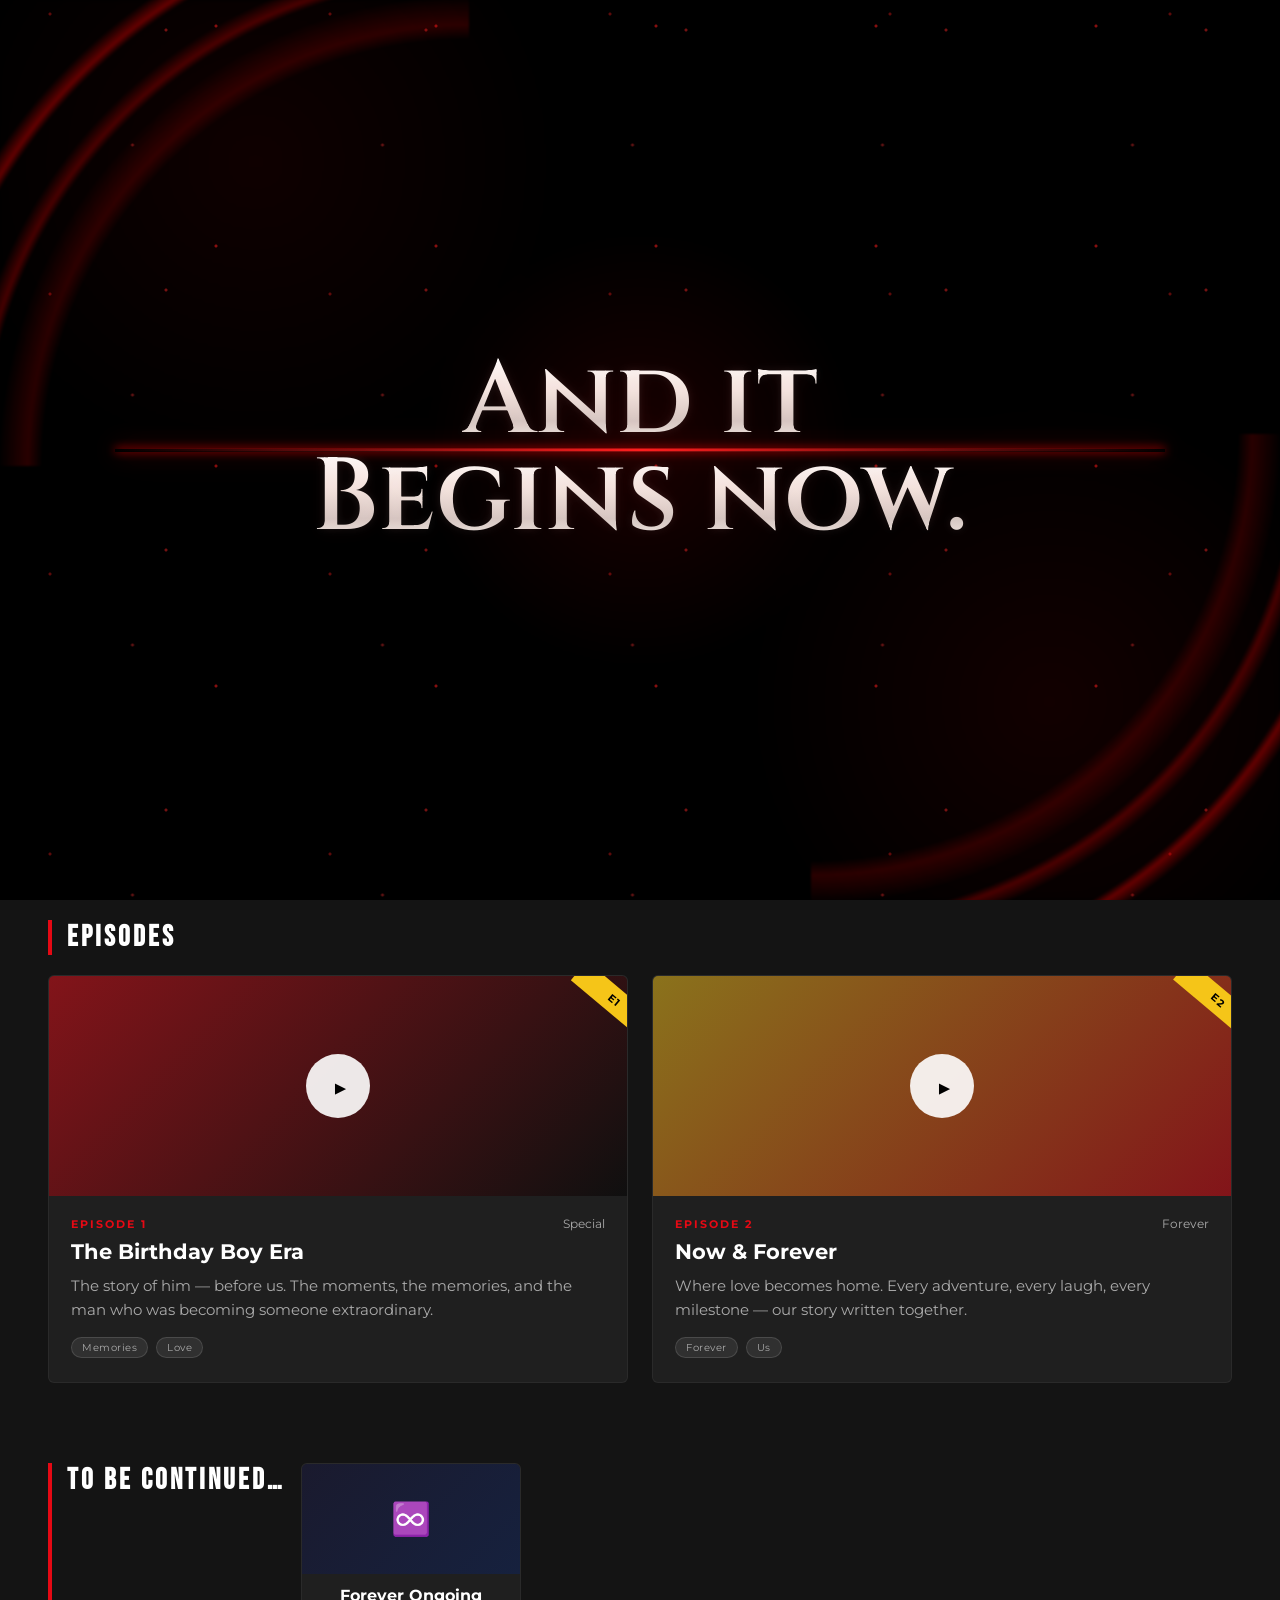
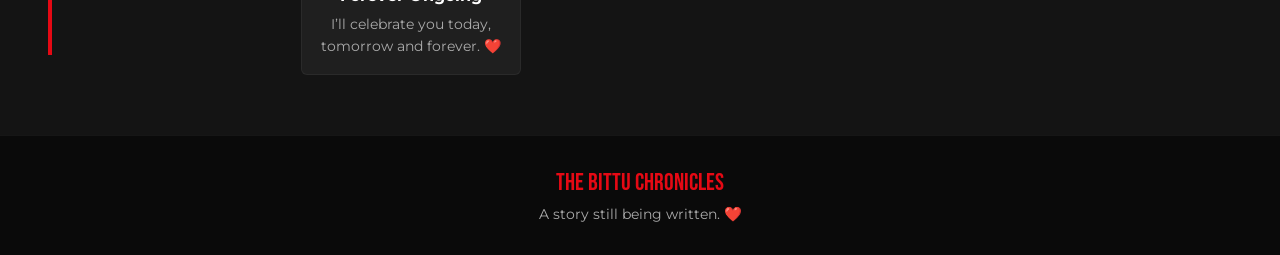
==== index.html @ 6d13c7b3 "Initial commit" ====
<!DOCTYPE html>
<html lang="en">
<head>
  <meta charset="UTF-8" />
  <meta name="viewport" content="width=device-width, initial-scale=1.0" />
  <title>Bittu's Birthday Story</title>
  <link rel="stylesheet" href="style.css" />
  <link href="https://fonts.googleapis.com/css2?family=Bebas+Neue&family=Cinzel:wght@500;600;700&family=Montserrat:wght@300;400;600;700&display=swap" rel="stylesheet" />
</head>
<body>

  <!-- Cinematic Intro -->
  <div class="birthday-intro" id="birthdayIntro">
    <div class="intro-slide active">
      <div class="intro-bg-layer"></div>
      <div class="intro-particles"></div>
      <div class="intro-beam"></div>
      <div class="intro-corner corner-top-left"></div>
      <div class="intro-corner corner-bottom-right"></div>

      <div class="intro-content">
        <h1 class="intro-title two-line">
          <span class="silver">Hey</span><br />
          <span class="red">You !!</span>
        </h1>
      </div>
    </div>

    <div class="intro-slide">
      <div class="intro-bg-layer"></div>
      <div class="intro-particles"></div>
      <div class="intro-beam"></div>
      <div class="intro-corner corner-top-left"></div>
      <div class="intro-corner corner-bottom-right"></div>

      <div class="intro-content">
        <h1 class="intro-title two-line">
          <span class="silver">It’s Your</span><br />
          <span class="silver">Birthday.</span>
        </h1>
      </div>
    </div>

    <div class="intro-slide no-beam">
      <div class="intro-bg-layer"></div>
      <div class="intro-particles"></div>
      <div class="intro-corner corner-top-left"></div>
      <div class="intro-corner corner-bottom-right"></div>

      <div class="intro-content">
        <h1 class="intro-title three-line">
          <span class="silver">Happy</span><br />
          <span class="red">Birthday</span><br />
          <span class="silver">Baby.</span>
        </h1>
      </div>
    </div>

    <div class="intro-slide">
      <div class="intro-bg-layer"></div>
      <div class="intro-particles"></div>
      <div class="intro-beam"></div>
      <div class="intro-corner corner-top-left"></div>
      <div class="intro-corner corner-bottom-right"></div>

      <div class="intro-content">
        <h1 class="intro-title two-line">
          <span class="silver">Welcome to</span><br />
          <span class="red">Chapter 30.</span>
        </h1>
      </div>
    </div>

    <div class="intro-slide">
      <div class="intro-bg-layer"></div>
      <div class="intro-particles"></div>
      <div class="intro-beam"></div>
      <div class="intro-corner corner-top-left"></div>
      <div class="intro-corner corner-bottom-right"></div>

      <div class="intro-content">
        <h1 class="intro-title two-line">
          <span class="silver">And it</span><br />
          <span class="silver">Begins now.</span>
        </h1>
      </div>
    </div>

    <div class="intro-fireworks" id="introFireworks"></div>
  </div>

  <!-- Navbar -->
  <nav class="navbar">
    <div class="logo">The Bittu Chronicles</div>
    <div class="nav-links">
      <a href="#home">Home</a>
      <a href="#episodes">Episodes</a>
      <span class="dot">•</span>
      <span class="birthday-badge">Birthday Special</span>
    </div>
  </nav>

  <!-- Hero -->
  <header class="hero" id="home">
    <div class="hero-bg"></div>
    <div class="hero-photo-glow"></div>

    <div class="hero-photo-wrap">
      <div class="hero-photo-soft"></div>
      <img src="hero-photo.jpg" alt="Bittu" class="hero-photo" />
    </div>

    <div class="hero-content-main">
      <span class="hero-tag">Birthday Special</span>

      <h1 class="hero-title-main">Bittu’s Story</h1>

      <p class="hero-subtitle">
        A birthday special series for the boy who is fond of cinema
      </p>

      <p class="hero-desc">
        Happy Birthday Baby 🎂
        <br /><br />
        Thank you for becoming my comfort person, my safest space, my daily happiness,
        and the best part of all my ordinary days.
        <br /><br />
        I hope this year gives you everything you deserve — peace, success, happiness,
        good health, and me irritating you forever ❤️
      </p>

      <div class="hero-buttons">
        <button type="button" class="btn btn-play" onclick="window.location.href='player.html?ep=1'">
          ▶ Play Episode 1
        </button>

        <button type="button" class="btn btn-info" onclick="document.getElementById('episodes').scrollIntoView({ behavior: 'smooth' })">
          More Info
        </button>
      </div>

      <div class="hero-meta">
        <span class="meta-badge">HD</span>
        <span>2 Episodes</span>
        <span>Romantic</span>
        <span>Birthday Gift</span>
      </div>
    </div>

    <div class="hero-fade"></div>
  </header>

  <!-- Episodes -->
  <section class="more-section" id="episodes">
    <h2 class="section-title">Episodes</h2>

    <div class="episodes-grid">
      <article class="episode-card" onclick="window.location.href='player.html?ep=1'">
        <div class="ep-thumb ep1-thumb">
          <div class="play-btn">▶</div>
          <div class="ep-ribbon">E1</div>
        </div>

        <div class="ep-info">
          <div class="ep-header">
            <span class="ep-label">Episode 1</span>
            <span class="ep-duration">Special</span>
          </div>

          <h3 class="ep-title">The Birthday Boy Era</h3>

          <p class="ep-desc">
            The story of him — before us. The moments, the memories, and the man who
            was becoming someone extraordinary.
          </p>

          <div class="ep-tags">
            <span class="tag">Memories</span>
            <span class="tag">Love</span>
          </div>
        </div>
      </article>

      <article class="episode-card" onclick="window.location.href='player.html?ep=2'">
        <div class="ep-thumb ep2-thumb">
          <div class="play-btn">▶</div>
          <div class="ep-ribbon">E2</div>
        </div>

        <div class="ep-info">
          <div class="ep-header">
            <span class="ep-label">Episode 2</span>
            <span class="ep-duration">Forever</span>
          </div>

          <h3 class="ep-title">Now & Forever</h3>

          <p class="ep-desc">
            Where love becomes home. Every adventure, every laugh, every milestone —
            our story written together.
          </p>

          <div class="ep-tags">
            <span class="tag">Forever</span>
            <span class="tag">Us</span>
          </div>
        </div>
      </article>
    </div>
  </section>

  <!-- Continued -->
  <section class="coming-soon-grid more-section">
    <h2 class="section-title">TO BE CONTINUED…</h2>

    <div class="coming-card">
      <div class="coming-thumb">
        <span class="lock-icon">♾️</span>
      </div>
      <h3>Forever Ongoing</h3>
      <p>I’ll celebrate you today, tomorrow and forever. ❤️</p>
    </div>
  </section>

  <!-- Footer -->
  <footer class="footer">
    <div class="footer-logo">The Bittu Chronicles</div>
    <p>A story still being written. ❤️</p>
  </footer>

  <script>
    const intro = document.getElementById("birthdayIntro");
    const seenIntro = sessionStorage.getItem("seenBirthdayIntro");

    if (seenIntro) {
      intro.style.display = "none";
    } else {
      sessionStorage.setItem("seenBirthdayIntro", "true");

      const slides = document.querySelectorAll(".intro-slide");
      const fireworksRoot = document.getElementById("introFireworks");

      let current = 0;
      let fireworksInterval = null;

      function showSlide(index) {
        slides.forEach((slide, i) => {
          slide.classList.toggle("active", i === index);
        });

        if (index >= 2 && !fireworksInterval) {
          fireworksInterval = setInterval(createRealisticBurst, 650);
        }
      }

      function createRealisticBurst() {
        const burst = document.createElement("div");
        burst.className = "firework-burst";
        burst.style.left = `${10 + Math.random() * 80}%`;
        burst.style.top = `${8 + Math.random() * 48}%`;

        const colors = [
          "#ffffff",
          "#ffe08a",
          "#ffd700",
          "#ffb347",
          "#7df9ff",
          "#b8cfff"
        ];

        const core = document.createElement("span");
        core.className = "firework-core";
        burst.appendChild(core);

        const particleCount = 34;

        for (let i = 0; i < particleCount; i++) {
          const spark = document.createElement("span");
          spark.className = "firework-spark";

          const angle = (Math.PI * 2 * i) / particleCount + (Math.random() * 0.18);
          const distance = 45 + Math.random() * 120;
          const x = Math.cos(angle) * distance;
          const y = Math.sin(angle) * distance;

          spark.style.setProperty("--x", `${x}px`);
          spark.style.setProperty("--y", `${y}px`);
          spark.style.setProperty("--rot", `${angle}rad`);
          spark.style.color = colors[Math.floor(Math.random() * colors.length)];
          spark.style.animationDelay = `${Math.random() * 0.08}s`;

          burst.appendChild(spark);
        }

        fireworksRoot.appendChild(burst);

        setTimeout(() => {
          burst.remove();
        }, 1800);
      }

      showSlide(0);

      const interval = setInterval(() => {
        current++;

        if (current < slides.length) {
          showSlide(current);
        } else {
          clearInterval(interval);

          setTimeout(() => {
            if (fireworksInterval) {
              clearInterval(fireworksInterval);
            }

            intro.style.transition = "opacity 1s ease";
            intro.style.opacity = "0";

            setTimeout(() => {
              intro.style.display = "none";
            }, 1000);
          }, 1200);
        }
      }, 1700);
    }
  </script>

</body>
</html>
---- style.css ----
*,
*::before,
*::after{
  box-sizing:border-box;
  margin:0;
  padding:0;
}

:root{
  --red:#e50914;
  --red-dark:#b0060f;
  --black:#141414;
  --card-bg:#1f1f1f;
  --text:#ffffff;
  --text-muted:#aaaaaa;
  --gold:#f5c518;
}

html{
  scroll-behavior:smooth;
}

body{
  background-color:var(--black);
  color:var(--text);
  font-family:'Montserrat',sans-serif;
  overflow-x:hidden;
}

/* CINEMATIC INTRO */
.birthday-intro{
  position:fixed;
  inset:0;
  background:#000;
  z-index:99999;
  overflow:hidden;
  pointer-events:none;
}

.intro-slide{
  position:absolute;
  inset:0;
  display:flex;
  align-items:center;
  justify-content:center;
  opacity:0;
  transform:scale(1.04);
  transition:opacity 0.9s ease, transform 1.8s ease;
  overflow:hidden;
}

.intro-slide.active{
  opacity:1;
  transform:scale(1);
}

.intro-bg-layer{
  position:absolute;
  inset:0;
  background:
    radial-gradient(circle at center, rgba(255,0,0,0.10), transparent 28%),
    radial-gradient(circle at 20% 18%, rgba(255,0,0,0.06), transparent 24%),
    radial-gradient(circle at 82% 78%, rgba(255,0,0,0.07), transparent 24%),
    linear-gradient(to bottom, rgba(0,0,0,0.75), rgba(0,0,0,0.92)),
    #000;
  filter:blur(2px);
  animation:introBgMove 4s ease-in-out infinite alternate;
}

.intro-particles{
  position:absolute;
  inset:0;
  opacity:0.65;
  background:
    radial-gradient(circle, rgba(255,30,30,0.8) 0 1px, transparent 2px) 10% 20% / 220px 220px,
    radial-gradient(circle, rgba(255,40,40,0.7) 0 1px, transparent 2px) 80% 25% / 260px 260px,
    radial-gradient(circle, rgba(255,50,50,0.55) 0 1px, transparent 2px) 25% 80% / 250px 250px,
    radial-gradient(circle, rgba(255,30,30,0.55) 0 1px, transparent 2px) 75% 70% / 280px 280px;
  animation:particleDrift 8s linear infinite;
}

.intro-beam{
  position:absolute;
  top:50%;
  left:50%;
  width:min(86vw, 1050px);
  height:3px;
  transform:translate(-50%, -50%);
  background:linear-gradient(to right, transparent, rgba(255,30,30,1), transparent);
  box-shadow:
    0 0 10px rgba(255,0,0,0.95),
    0 0 24px rgba(255,0,0,0.45),
    0 0 40px rgba(255,0,0,0.2);
  animation:beamPulse 1.8s ease-in-out infinite;
}

.intro-slide.no-beam .intro-beam{
  display:none;
}

.intro-corner{
  position:absolute;
  width:45vw;
  max-width:520px;
  height:45vw;
  max-height:520px;
  pointer-events:none;
  opacity:0.9;
}

.corner-top-left{
  top:-6%;
  left:-4%;
  background:
    radial-gradient(circle at 100% 100%, transparent 58%, rgba(255,0,0,0.18) 60%, transparent 64%),
    radial-gradient(circle at 100% 100%, transparent 66%, rgba(255,0,0,0.30) 67%, transparent 69%),
    radial-gradient(circle at 100% 100%, transparent 74%, rgba(255,0,0,0.42) 75%, transparent 77%);
  filter:blur(1px);
}

.corner-bottom-right{
  bottom:-6%;
  right:-4%;
  background:
    radial-gradient(circle at 0% 0%, transparent 58%, rgba(255,0,0,0.18) 60%, transparent 64%),
    radial-gradient(circle at 0% 0%, transparent 66%, rgba(255,0,0,0.30) 67%, transparent 69%),
    radial-gradient(circle at 0% 0%, transparent 74%, rgba(255,0,0,0.42) 75%, transparent 77%);
  filter:blur(1px);
}

.intro-content{
  position:relative;
  z-index:8;
  text-align:center;
  padding:20px;
  width:100%;
  max-width:1200px;
}

.intro-title{
  position:relative;
  z-index:9;
  font-family:'Cinzel', serif;
  font-weight:600;
  line-height:0.95;
  letter-spacing:0.5px;
  opacity:0;
  transform:translateY(22px) scale(0.96);
  filter:blur(6px);
  animation:titleReveal 0.9s ease forwards;
}

.intro-title.two-line{
  font-size:clamp(72px, 8vw, 180px);
}

.intro-title.three-line{
  font-size:clamp(64px, 7vw, 150px);
}

.intro-title span{
  display:inline-block;
}

.silver{
  background:linear-gradient(to bottom, #ffffff 0%, #f4e8e2 38%, #d3c7c2 70%, #fff8f2 100%);
  -webkit-background-clip:text;
  background-clip:text;
  -webkit-text-fill-color:transparent;
  color:transparent;
  text-shadow:
    0 0 8px rgba(255,255,255,0.08),
    0 0 18px rgba(255,80,80,0.08);
}

.red{
  background:linear-gradient(to bottom, #ff6b6b 0%, #ff2a2a 28%, #d10000 65%, #ff4444 100%);
  -webkit-background-clip:text;
  background-clip:text;
  -webkit-text-fill-color:transparent;
  color:transparent;
  text-shadow:
    0 0 10px rgba(255,0,0,0.25),
    0 0 24px rgba(255,0,0,0.20);
}

/* INTRO FIREWORKS */
.intro-fireworks{
  position:absolute;
  inset:0;
  pointer-events:none;
  overflow:hidden;
  z-index:6;
}

.firework-burst{
  position:absolute;
  width:14px;
  height:14px;
}

.firework-core{
  position:absolute;
  width:16px;
  height:16px;
  border-radius:50%;
  background:rgba(255,255,255,0.95);
  box-shadow:
    0 0 10px rgba(255,255,255,0.95),
    0 0 22px rgba(255,220,120,0.75),
    0 0 42px rgba(125,249,255,0.45);
  transform:translate(-4px, -4px);
  animation:fireworkCore 0.95s ease-out forwards;
}

.firework-spark{
  position:absolute;
  left:0;
  top:0;
  width:3px;
  height:90px;
  transform-origin:top center;
  opacity:0;
  color:#fff;
  background:linear-gradient(
    to bottom,
    currentColor 0%,
    rgba(255,255,255,0.9) 8%,
    rgba(255,255,255,0.35) 35%,
    rgba(255,255,255,0) 100%
  );
  border-radius:999px;
  filter:drop-shadow(0 0 6px currentColor) drop-shadow(0 0 12px currentColor);
  transform:
    rotate(var(--rot))
    translateY(0)
    scaleY(0.2);
  animation:fireworkSpark 1.6s ease-out forwards;
}

@keyframes titleReveal{
  0%{
    opacity:0;
    transform:translateY(22px) scale(0.96);
    filter:blur(6px);
  }
  100%{
    opacity:1;
    transform:translateY(0) scale(1);
    filter:blur(0);
  }
}

@keyframes beamPulse{
  0%,100%{
    opacity:0.7;
  }
  50%{
    opacity:1;
  }
}

@keyframes introBgMove{
  0%{
    transform:scale(1) translateX(0);
  }
  100%{
    transform:scale(1.06) translateX(-1%);
  }
}

@keyframes particleDrift{
  0%{
    transform:translateY(0) translateX(0);
  }
  50%{
    transform:translateY(-8px) translateX(6px);
  }
  100%{
    transform:translateY(0) translateX(0);
  }
}

@keyframes fireworkSpark{
  0%{
    opacity:1;
    transform:
      rotate(var(--rot))
      translateY(0)
      scaleY(0.2);
  }
  20%{
    opacity:1;
  }
  100%{
    opacity:0;
    transform:
      rotate(var(--rot))
      translate(var(--x), var(--y))
      scaleY(1);
  }
}

@keyframes fireworkCore{
  0%{
    opacity:1;
    transform:translate(-4px, -4px) scale(0.35);
  }
  100%{
    opacity:0;
    transform:translate(-4px, -4px) scale(2.2);
  }
}

/* NAVBAR */
.navbar{
  position:fixed;
  top:0;
  width:100%;
  z-index:100;
  display:flex;
  align-items:center;
  justify-content:space-between;
  padding:18px 48px;
  background:linear-gradient(to bottom, rgba(0,0,0,0.9) 0%, transparent 100%);
  backdrop-filter:blur(2px);
}

.logo{
  font-family:'Bebas Neue', cursive;
  font-size:2rem;
  color:var(--red);
  letter-spacing:2px;
  user-select:none;
}

.nav-links{
  display:flex;
  align-items:center;
  gap:20px;
}

.nav-links a{
  color:var(--text-muted);
  text-decoration:none;
  font-size:0.85rem;
  font-weight:600;
  transition:color 0.2s;
}

.nav-links a:hover{
  color:white;
}

.dot{
  color:var(--text);
}

.birthday-badge{
  background:linear-gradient(135deg, var(--red), #ff6b35);
  padding:6px 16px;
  border-radius:20px;
  font-size:0.75rem;
  font-weight:700;
  letter-spacing:1px;
  text-transform:uppercase;
}

/* HERO */
.hero{
  position:relative;
  min-height:100vh;
  display:flex;
  align-items:center;
  overflow:hidden;
  background:#080808;
}

.hero-bg,
.hero-photo-glow,
.hero-photo-wrap,
.hero-photo-soft,
.hero-fade{
  pointer-events:none;
}

.hero-bg{
  position:absolute;
  inset:0;
  background:
    linear-gradient(to right,
      rgba(0,0,0,0.98) 0%,
      rgba(0,0,0,0.95) 24%,
      rgba(0,0,0,0.80) 45%,
      rgba(0,0,0,0.45) 64%,
      rgba(0,0,0,0.72) 100%
    ),
    radial-gradient(circle at 73% 28%, rgba(255,180,80,0.10), transparent 24%),
    linear-gradient(to top,
      rgba(0,0,0,0.90) 0%,
      rgba(0,0,0,0.08) 38%,
      rgba(0,0,0,0.42) 100%
    );
  z-index:1;
}

.hero-photo-glow{
  position:absolute;
  right:6%;
  bottom:0;
  width:44%;
  height:88%;
  background:url("hero-photo.jpg") center bottom / contain no-repeat;
  filter:blur(32px) brightness(0.45);
  opacity:0.30;
  z-index:2;
}

.hero-photo-wrap{
  position:absolute;
  right:-2%;
  bottom:0;
  width:56%;
  height:100%;
  display:flex;
  align-items:flex-end;
  justify-content:center;
  z-index:3;
  overflow:hidden;
}

.hero-photo-soft{
  position:absolute;
  inset:0;
  background:url("hero-photo.jpg") center bottom / contain no-repeat;
  filter:blur(18px) brightness(0.35);
  opacity:0.22;
  transform:scale(1.03);
  z-index:2;
}

.hero-photo{
  height:95%;
  width:auto;
  object-fit:contain;
  object-position:bottom center;
  filter:
    brightness(0.98)
    contrast(1.02)
    saturate(0.96)
    drop-shadow(0 28px 60px rgba(0,0,0,0.45));
  -webkit-mask-image:linear-gradient(
    to left,
    rgba(0,0,0,1) 58%,
    rgba(0,0,0,0.92) 70%,
    rgba(0,0,0,0.55) 82%,
    rgba(0,0,0,0.12) 100%
  );
  mask-image:linear-gradient(
    to left,
    rgba(0,0,0,1) 58%,
    rgba(0,0,0,0.92) 70%,
    rgba(0,0,0,0.55) 82%,
    rgba(0,0,0,0.12) 100%
  );
}

.hero-photo-wrap::before{
  content:"";
  position:absolute;
  inset:0;
  background:
    linear-gradient(to left,
      rgba(0,0,0,0) 42%,
      rgba(0,0,0,0.10) 55%,
      rgba(0,0,0,0.28) 68%,
      rgba(0,0,0,0.62) 82%,
      rgba(0,0,0,0.95) 100%
    ),
    linear-gradient(to top,
      rgba(0,0,0,0.28) 0%,
      rgba(0,0,0,0) 24%
    );
  z-index:4;
  pointer-events:none;
}

.hero-content-main{
  position:relative;
  z-index:20;
  max-width:720px;
  padding:0 48px;
  margin-top:80px;
}

.hero-tag{
  display:inline-block;
  background:#e50914;
  color:#fff;
  font-size:0.72rem;
  font-weight:700;
  letter-spacing:3px;
  text-transform:uppercase;
  padding:6px 14px;
  border-radius:4px;
  margin-bottom:18px;
}

.hero-title-main{
  font-family:'Bebas Neue', sans-serif;
  font-size:clamp(4rem, 10vw, 8rem);
  line-height:0.9;
  letter-spacing:3px;
  color:#f1f1f1;
  text-transform:uppercase;
  margin-bottom:12px;
  text-shadow:0 8px 24px rgba(0,0,0,0.55);
}

.hero-subtitle{
  font-size:1.05rem;
  font-weight:300;
  color:#f5c518;
  letter-spacing:2px;
  margin:10px 0 18px;
  text-transform:uppercase;
  max-width:620px;
}

.hero-desc{
  font-size:0.97rem;
  line-height:1.8;
  color:#d2d2d2;
  margin-bottom:28px;
  max-width:600px;
}

.hero-buttons{
  display:flex;
  gap:12px;
  flex-wrap:wrap;
  margin-bottom:20px;
  position:relative;
  z-index:25;
}

.btn{
  position:relative;
  z-index:26;
  border:none;
  cursor:pointer;
  padding:14px 28px;
  border-radius:4px;
  font-family:'Montserrat', sans-serif;
  font-size:0.95rem;
  font-weight:700;
  letter-spacing:1px;
  transition:all 0.2s ease;
}

.btn-play{
  background:white;
  color:black;
}

.btn-play:hover{
  background:rgba(255,255,255,0.85);
  transform:scale(1.03);
}

.btn-info{
  background:rgba(109,109,110,0.7);
  color:white;
  border:1px solid rgba(255,255,255,0.2);
}

.btn-info:hover{
  background:rgba(109,109,110,0.9);
  transform:scale(1.03);
}

.hero-meta{
  display:flex;
  align-items:center;
  gap:10px;
  font-size:0.85rem;
  color:var(--text-muted);
  flex-wrap:wrap;
}

.meta-badge{
  border:1px solid var(--text-muted);
  padding:1px 6px;
  font-size:0.7rem;
  border-radius:2px;
}

.hero-fade{
  position:absolute;
  bottom:0;
  left:0;
  right:0;
  height:200px;
  background:linear-gradient(transparent, var(--black));
  z-index:6;
}

/* SECTIONS */
.more-section{
  padding:20px 48px 60px;
}

.section-title{
  font-family:'Bebas Neue', cursive;
  font-size:1.8rem;
  letter-spacing:3px;
  margin-bottom:20px;
  color:white;
  border-left:4px solid var(--red);
  padding-left:15px;
}

/* EPISODES */
.episodes-grid{
  display:grid;
  grid-template-columns:repeat(auto-fit, minmax(320px, 1fr));
  gap:24px;
}

.episode-card{
  background:var(--card-bg);
  border-radius:6px;
  overflow:hidden;
  cursor:pointer;
  transition:transform 0.3s ease, box-shadow 0.3s ease;
  border:1px solid rgba(255,255,255,0.05);
  display:flex;
  flex-direction:column;
}

.episode-card:hover{
  transform:translateY(-6px) scale(1.01);
  box-shadow:0 8px 25px rgba(229, 9, 20, 0.25);
  border-color:rgba(229, 9, 20, 0.4);
}

.ep-thumb{
  position:relative;
  height:220px;
  overflow:hidden;
  display:flex;
  align-items:center;
  justify-content:center;
}

.ep1-thumb{
  background:
    linear-gradient(135deg, rgba(229,9,20,0.5), rgba(0,0,0,0.5)),
    url('https://images.unsplash.com/photo-1529333166437-7750a6dd5a70?w=800&q=80') center/cover no-repeat;
}

.ep2-thumb{
  background:
    linear-gradient(135deg, rgba(245,197,24,0.5), rgba(229,9,20,0.5)),
    url('https://images.unsplash.com/photo-1511285560929-80b456fea0bc?w=800&q=80') center/cover no-repeat;
}

.play-btn{
  width:64px;
  height:64px;
  border-radius:50%;
  background:rgba(255,255,255,0.9);
  color:black;
  font-size:1.6rem;
  display:flex;
  align-items:center;
  justify-content:center;
  padding-left:4px;
}

.ep-ribbon{
  position:absolute;
  top:12px;
  right:-34px;
  background:var(--gold);
  color:#000;
  font-size:0.65rem;
  font-weight:700;
  padding:6px 40px;
  transform:rotate(40deg);
  letter-spacing:1px;
  text-transform:uppercase;
}

.ep-info{
  padding:20px 22px 24px;
  flex:1;
}

.ep-header{
  display:flex;
  justify-content:space-between;
  align-items:center;
  margin-bottom:8px;
}

.ep-label{
  font-size:0.7rem;
  font-weight:700;
  letter-spacing:2px;
  text-transform:uppercase;
  color:var(--red);
}

.ep-duration{
  font-size:0.75rem;
  color:var(--text-muted);
}

.ep-title{
  font-size:1.3rem;
  font-weight:700;
  margin-bottom:10px;
  color:white;
}

.ep-desc{
  font-size:0.95rem;
  color:var(--text-muted);
  line-height:1.6;
  margin-bottom:14px;
}

.ep-tags{
  display:flex;
  gap:8px;
  flex-wrap:wrap;
}

.tag{
  background:rgba(255,255,255,0.08);
  border:1px solid rgba(255,255,255,0.12);
  color:var(--text-muted);
  font-size:0.65rem;
  padding:3px 10px;
  border-radius:20px;
  letter-spacing:0.5px;
}

/* CONTINUED CARD */
.coming-soon-grid{
  display:flex;
  gap:16px;
  flex-wrap:wrap;
}

.coming-card{
  background:var(--card-bg);
  border-radius:6px;
  overflow:hidden;
  width:220px;
  border:1px solid rgba(255,255,255,0.05);
  text-align:center;
  padding-bottom:16px;
  transition:transform 0.3s ease, opacity 0.3s ease;
}

.coming-card:hover{
  transform:translateY(-4px);
  opacity:0.95;
}

.coming-thumb{
  height:110px;
  background:linear-gradient(135deg, #1a1a2e, #16213e);
  display:flex;
  align-items:center;
  justify-content:center;
  margin-bottom:12px;
}

.lock-icon{
  font-size:2rem;
}

.coming-card h3{
  font-size:1rem;
  margin-bottom:8px;
}

.coming-card p{
  font-size:0.88rem;
  padding:0 14px;
  line-height:1.6;
  color:var(--text-muted);
}

/* FOOTER */
.footer{
  background:#0a0a0a;
  padding:32px 48px;
  text-align:center;
  border-top:1px solid rgba(255,255,255,0.05);
}

.footer-logo{
  font-family:'Bebas Neue', cursive;
  font-size:1.5rem;
  color:var(--red);
  margin-bottom:8px;
}

.footer p{
  font-size:0.9rem;
  color:var(--text-muted);
}

/* RESPONSIVE */
@media (max-width:768px){
  .navbar{
    padding:14px 20px;
  }

  .logo{
    font-size:1.5rem;
  }

  .nav-links{
    gap:12px;
  }

  .nav-links a,
  .birthday-badge,
  .dot{
    display:none;
  }

  .hero{
    min-height:760px;
  }

  .hero-content-main{
    padding:0 20px;
    max-width:100%;
  }

  .hero-title-main{
    font-size:4rem;
  }

  .hero-desc{
    font-size:0.88rem;
  }

  .hero-photo-glow{
    width:70%;
    right:-8%;
    opacity:0.18;
  }

  .hero-photo-wrap{
    width:76%;
    right:-10%;
    opacity:0.72;
  }

  .more-section{
    padding:20px 20px 40px;
  }

  .footer{
    padding:24px 20px;
  }

  .episodes-grid{
    grid-template-columns:1fr;
  }

  .coming-card{
    width:100%;
  }

  .intro-title.two-line{
    font-size:clamp(48px, 12vw, 84px);
  }

  .intro-title.three-line{
    font-size:clamp(42px, 10vw, 72px);
  }

  .intro-beam{
    width:88vw;
  }
}
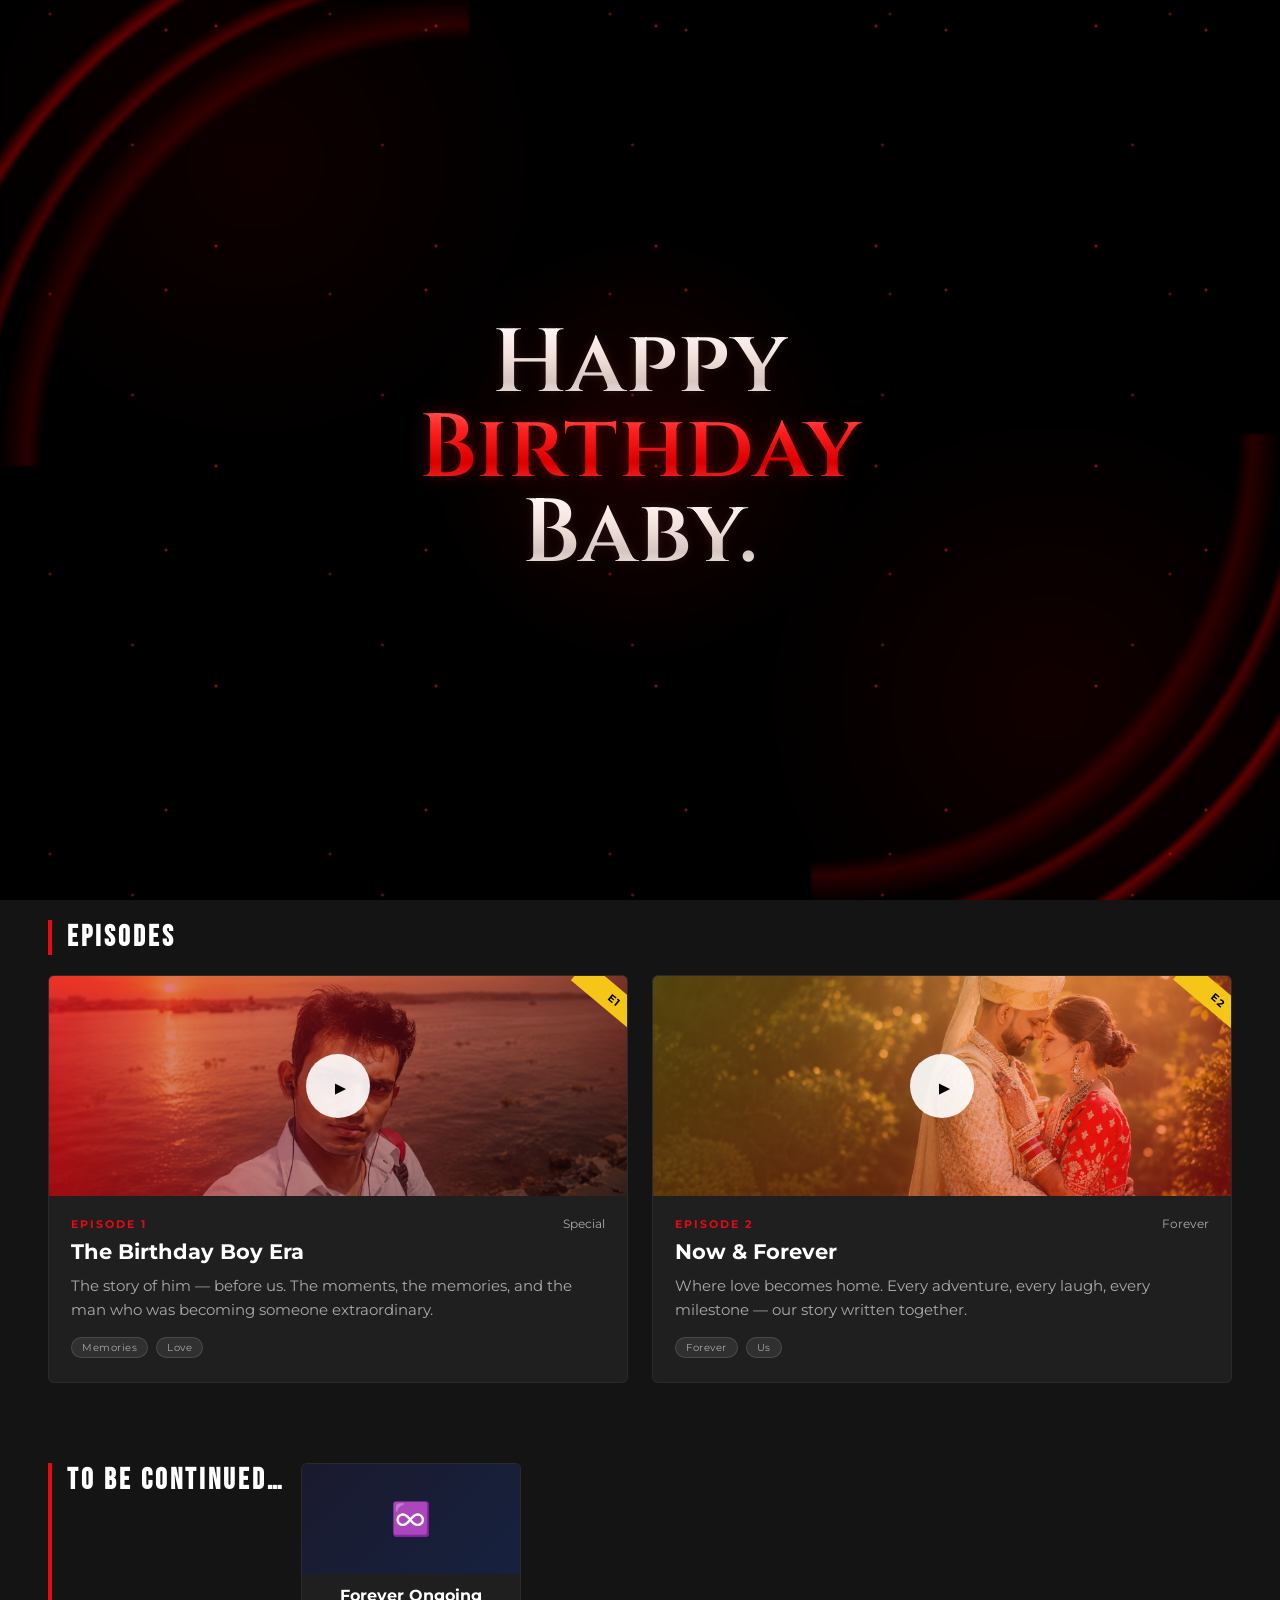
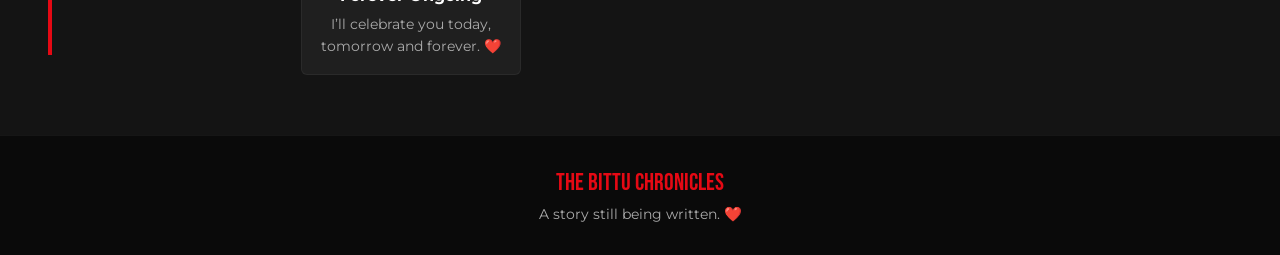
==== commit a030c4e3: "Update index.html" ====
--- a/index.html
+++ b/index.html
@@ -116,7 +116,7 @@
       <h1 class="hero-title-main">Bittu’s Story</h1>
 
       <p class="hero-subtitle">
-        A birthday special series for the boy who is fond of cinema
+        A special birthday story for the boy who is deeply in love with cinema
       </p>
 
       <p class="hero-desc">
@@ -327,4 +327,4 @@
   </script>
 
 </body>
-</html>+</html>
--- a/style.css
+++ b/style.css
@@ -655,14 +655,14 @@
 
 .ep1-thumb{
   background:
-    linear-gradient(135deg, rgba(229,9,20,0.5), rgba(0,0,0,0.5)),
-    url('https://images.unsplash.com/photo-1529333166437-7750a6dd5a70?w=800&q=80') center/cover no-repeat;
+    linear-gradient(135deg, rgba(229,9,20,0.45), rgba(0,0,0,0.45)),
+    url('images/ep1.jpg') center/cover no-repeat !important;
 }
 
 .ep2-thumb{
   background:
-    linear-gradient(135deg, rgba(245,197,24,0.5), rgba(229,9,20,0.5)),
-    url('https://images.unsplash.com/photo-1511285560929-80b456fea0bc?w=800&q=80') center/cover no-repeat;
+    linear-gradient(135deg, rgba(245,197,24,0.30), rgba(229,9,20,0.42)),
+    url("./images/ep2.jpg") center/cover no-repeat !important;
 }
 
 .play-btn{
@@ -891,4 +891,10 @@
   .intro-beam{
     width:88vw;
   }
-}+  .ep-thumb.ep1-thumb,
+   .ep1-thumb{
+      background:
+    linear-gradient(135deg, rgba(229,9,20,0.45), rgba(0,0,0,0.50)),
+    url("./images/ep1.jpg") center/cover no-repeat !important;
+}
+}
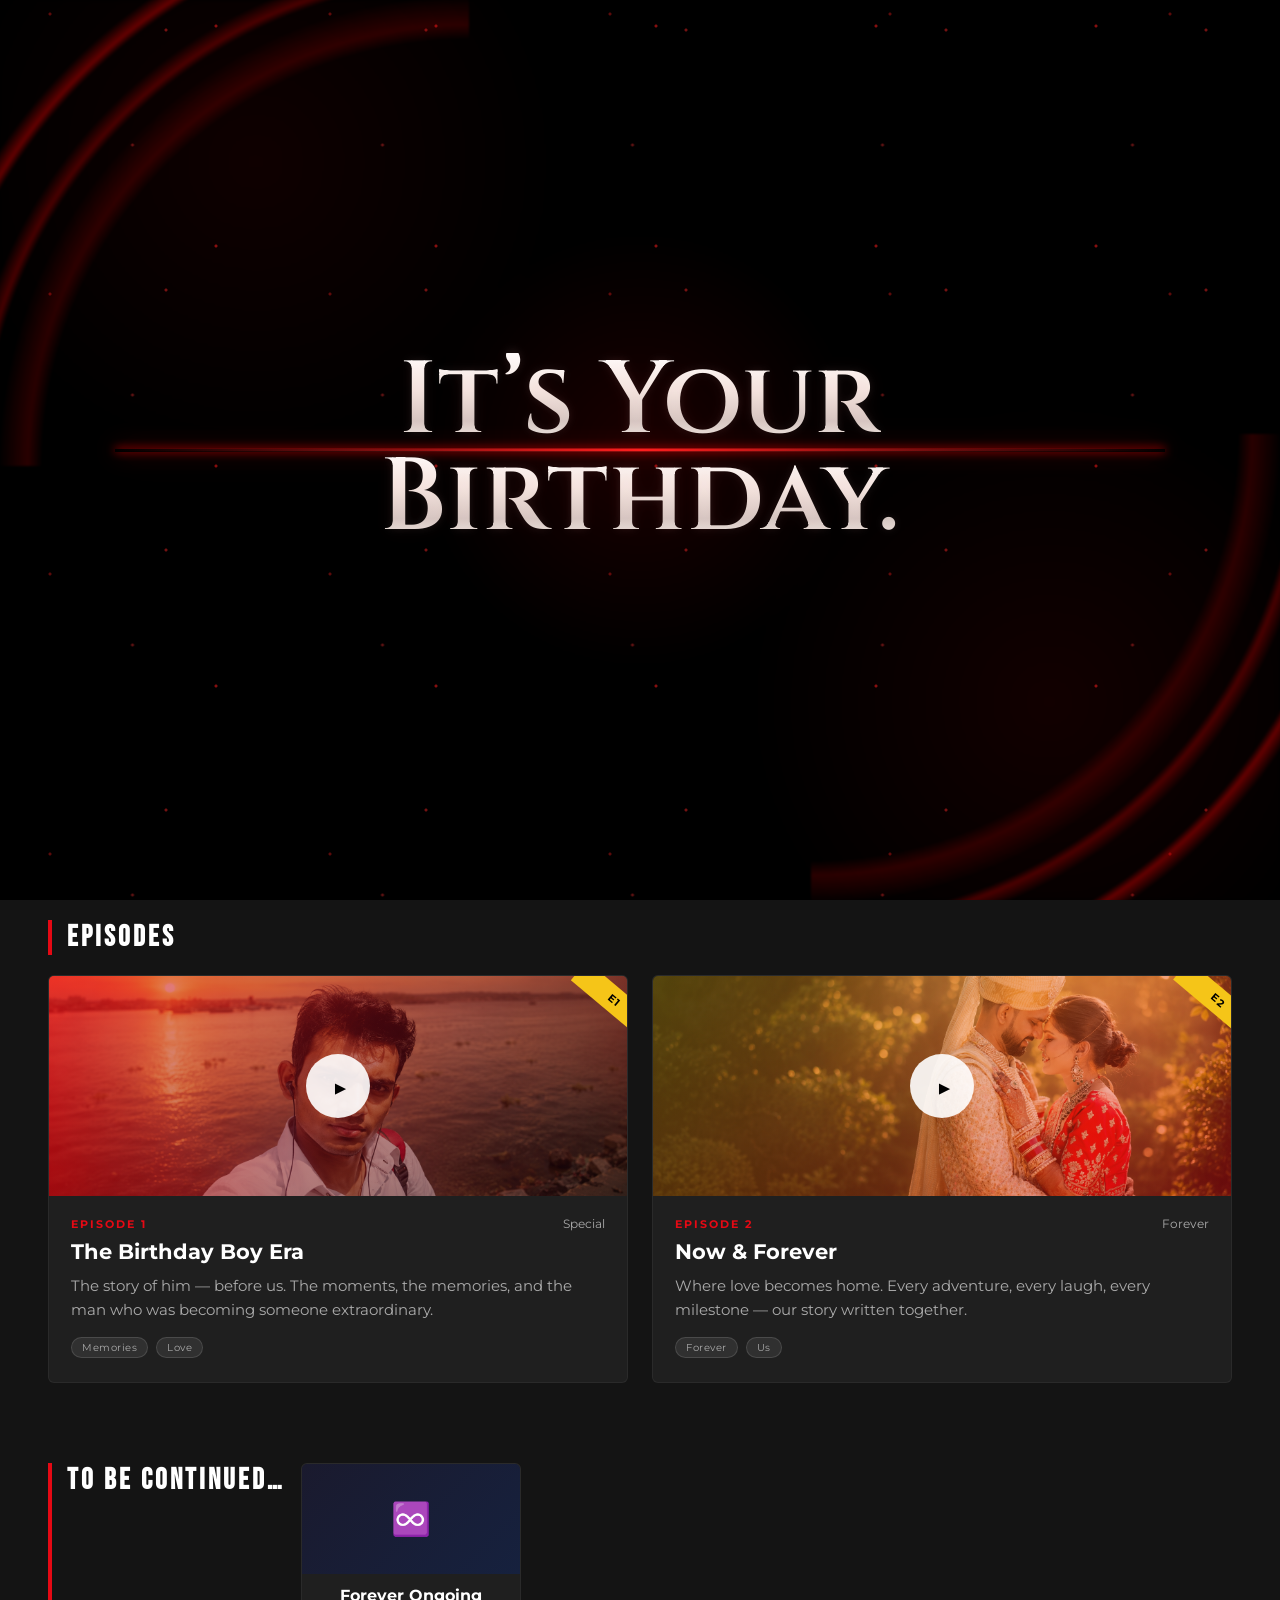
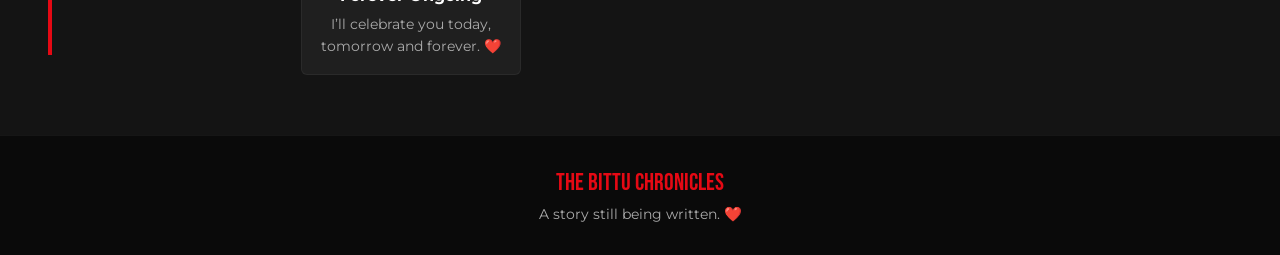
==== commit 52bea51f: "Update index.html" ====
--- a/index.html
+++ b/index.html
@@ -116,7 +116,7 @@
       <h1 class="hero-title-main">Bittu’s Story</h1>
 
       <p class="hero-subtitle">
-        A special birthday story for the boy who is deeply in love with cinema
+        A special birthday series for the boy who is deeply in love with cinema
       </p>
 
       <p class="hero-desc">
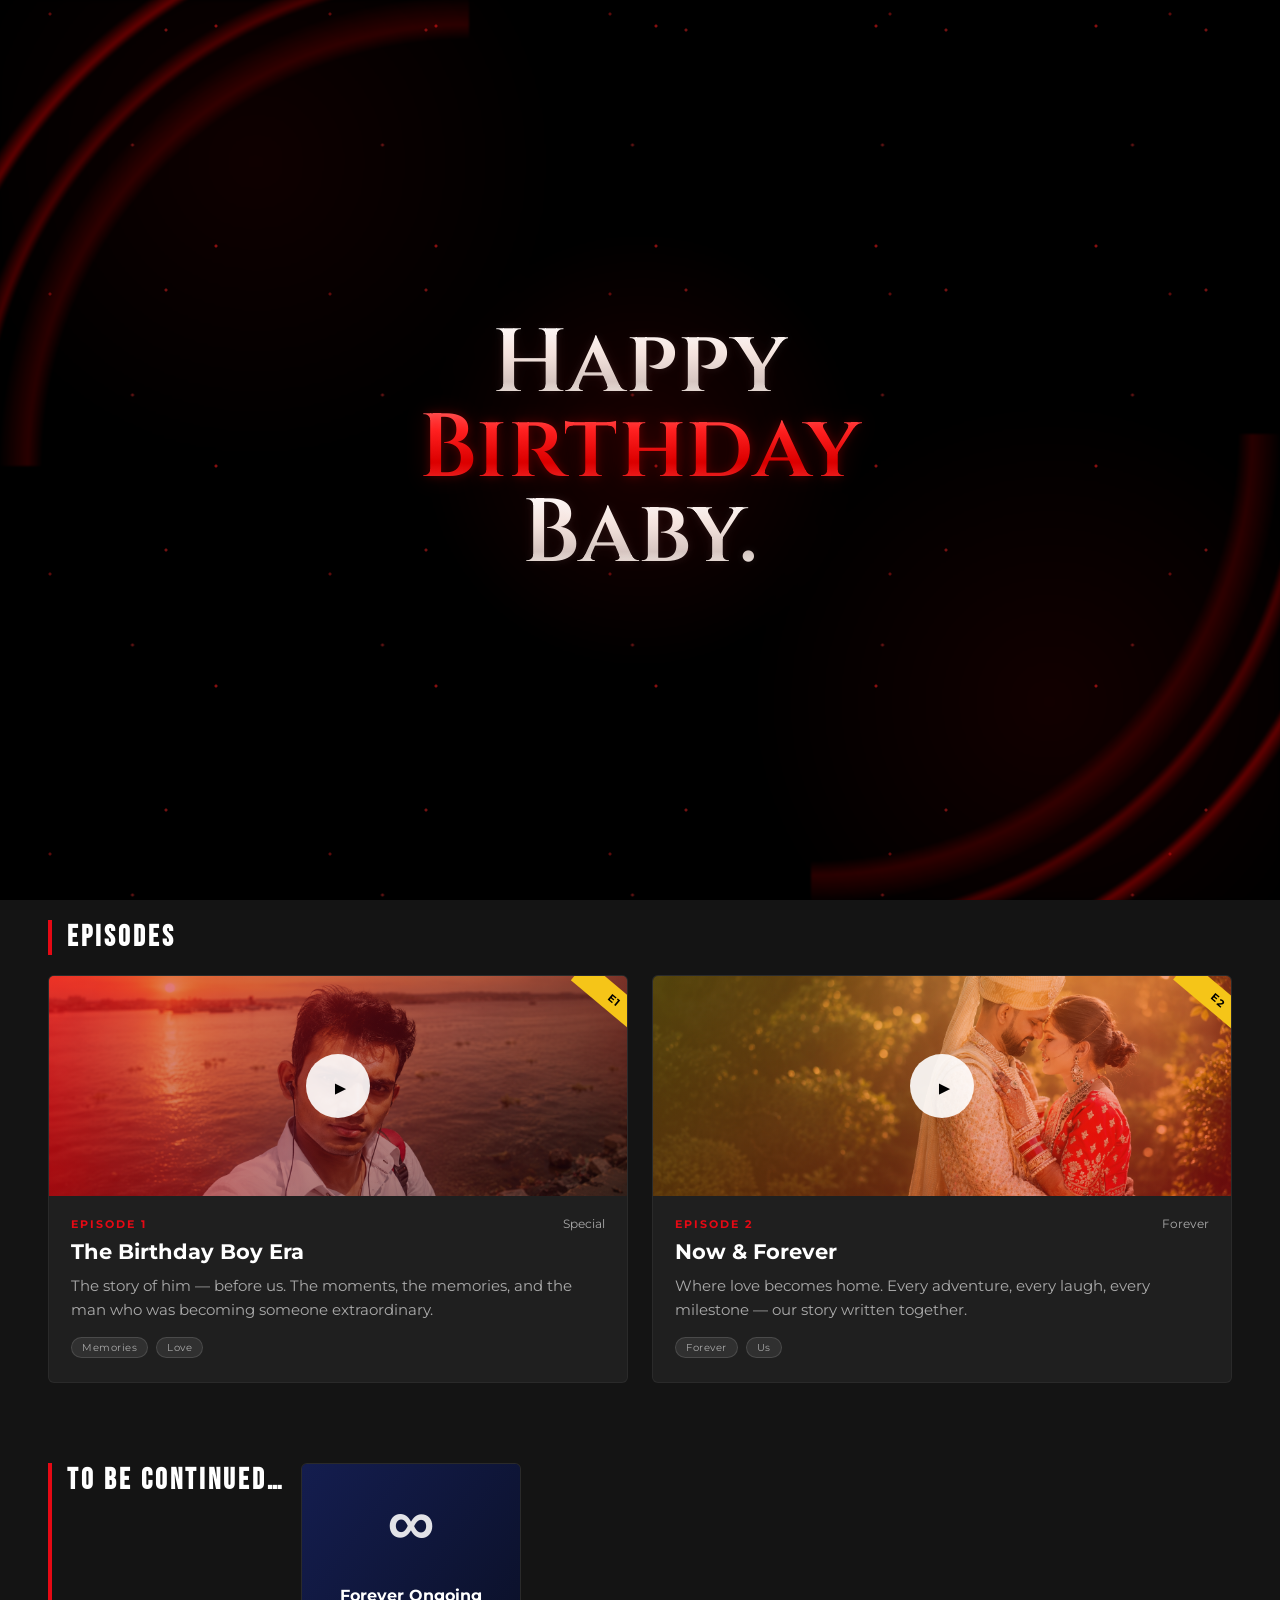
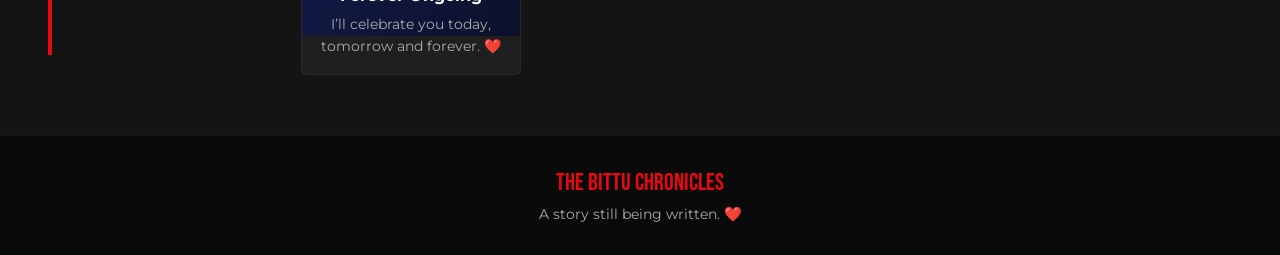
==== commit 7bf128c3: "Update index.html" ====
--- a/index.html
+++ b/index.html
@@ -5,7 +5,10 @@
   <meta name="viewport" content="width=device-width, initial-scale=1.0" />
   <title>Bittu's Birthday Story</title>
   <link rel="stylesheet" href="style.css" />
-  <link href="https://fonts.googleapis.com/css2?family=Bebas+Neue&family=Cinzel:wght@500;600;700&family=Montserrat:wght@300;400;600;700&display=swap" rel="stylesheet" />
+  <link
+    href="https://fonts.googleapis.com/css2?family=Bebas+Neue&family=Cinzel:wght@500;600;700&family=Montserrat:wght@300;400;600;700;800&display=swap"
+    rel="stylesheet"
+  />
 </head>
 <body>
 
@@ -116,7 +119,7 @@
       <h1 class="hero-title-main">Bittu’s Story</h1>
 
       <p class="hero-subtitle">
-        A special birthday series for the boy who is deeply in love with cinema
+        A birthday special series for the boy who is deeply in love with cinema
       </p>
 
       <p class="hero-desc">
@@ -211,12 +214,16 @@
 
   <!-- Continued -->
   <section class="coming-soon-grid more-section">
-    <h2 class="section-title">TO BE CONTINUED…</h2>
+    <h2 class="section-title section-title-continued">TO BE CONTINUED…</h2>
 
     <div class="coming-card">
       <div class="coming-thumb">
-        <span class="lock-icon">♾️</span>
-      </div>
+        <div class="scratch-card" id="scratchCard">
+          <img src="images/forever-photo.jpg" alt="Forever Ongoing" class="scratch-image" />
+          <canvas id="scratchCanvas"></canvas>
+        </div>
+      </div>
+
       <h3>Forever Ongoing</h3>
       <p>I’ll celebrate you today, tomorrow and forever. ❤️</p>
     </div>
@@ -259,14 +266,7 @@
         burst.style.left = `${10 + Math.random() * 80}%`;
         burst.style.top = `${8 + Math.random() * 48}%`;
 
-        const colors = [
-          "#ffffff",
-          "#ffe08a",
-          "#ffd700",
-          "#ffb347",
-          "#7df9ff",
-          "#b8cfff"
-        ];
+        const colors = ["#ffffff", "#ffe08a", "#ffd700", "#ffb347", "#7df9ff", "#b8cfff"];
 
         const core = document.createElement("span");
         core.className = "firework-core";
@@ -324,6 +324,115 @@
         }
       }, 1700);
     }
+
+    const scratchCard = document.getElementById("scratchCard");
+    const scratchCanvas = document.getElementById("scratchCanvas");
+
+    if (scratchCard && scratchCanvas) {
+      const ctx = scratchCanvas.getContext("2d", { willReadFrequently: true });
+      let isDrawing = false;
+
+      function resizeScratchCanvas() {
+        scratchCanvas.width = scratchCard.offsetWidth;
+        scratchCanvas.height = scratchCard.offsetHeight;
+        drawScratchLayer();
+      }
+
+      function drawScratchLayer() {
+        const gradient = ctx.createLinearGradient(0, 0, scratchCanvas.width, scratchCanvas.height);
+        gradient.addColorStop(0, "#162057");
+        gradient.addColorStop(1, "#0a0f25");
+
+        ctx.globalCompositeOperation = "source-over";
+        ctx.clearRect(0, 0, scratchCanvas.width, scratchCanvas.height);
+        ctx.fillStyle = gradient;
+        ctx.fillRect(0, 0, scratchCanvas.width, scratchCanvas.height);
+
+        ctx.fillStyle = "rgba(255,255,255,0.88)";
+        ctx.textAlign = "center";
+        ctx.textBaseline = "middle";
+        ctx.font = `700 ${Math.max(46, scratchCanvas.width * 0.22)}px Arial`;
+        ctx.fillText("∞", scratchCanvas.width / 2, scratchCanvas.height / 2);
+      }
+
+      function getPointerPos(e) {
+        const rect = scratchCanvas.getBoundingClientRect();
+
+        let clientX;
+        let clientY;
+
+        if (e.touches && e.touches.length > 0) {
+          clientX = e.touches[0].clientX;
+          clientY = e.touches[0].clientY;
+        } else {
+          clientX = e.clientX;
+          clientY = e.clientY;
+        }
+
+        return {
+          x: clientX - rect.left,
+          y: clientY - rect.top
+        };
+      }
+
+      function scratch(e) {
+        if (!isDrawing) return;
+        e.preventDefault();
+
+        const pos = getPointerPos(e);
+
+        ctx.globalCompositeOperation = "destination-out";
+        ctx.beginPath();
+        ctx.arc(pos.x, pos.y, 24, 0, Math.PI * 2);
+        ctx.fill();
+      }
+
+      function checkScratchPercent() {
+        const imageData = ctx.getImageData(0, 0, scratchCanvas.width, scratchCanvas.height);
+        const pixels = imageData.data;
+        let transparentPixels = 0;
+
+        for (let i = 3; i < pixels.length; i += 4) {
+          if (pixels[i] < 50) transparentPixels++;
+        }
+
+        const totalPixels = scratchCanvas.width * scratchCanvas.height;
+        const percent = (transparentPixels / totalPixels) * 100;
+
+        if (percent > 34) {
+          scratchCanvas.classList.add("hidden");
+        }
+      }
+
+      scratchCanvas.addEventListener("mousedown", () => {
+        isDrawing = true;
+      });
+
+      scratchCanvas.addEventListener("mousemove", scratch);
+
+      scratchCanvas.addEventListener("mouseup", () => {
+        isDrawing = false;
+        checkScratchPercent();
+      });
+
+      scratchCanvas.addEventListener("mouseleave", () => {
+        isDrawing = false;
+      });
+
+      scratchCanvas.addEventListener("touchstart", () => {
+        isDrawing = true;
+      }, { passive: false });
+
+      scratchCanvas.addEventListener("touchmove", scratch, { passive: false });
+
+      scratchCanvas.addEventListener("touchend", () => {
+        isDrawing = false;
+        checkScratchPercent();
+      });
+
+      window.addEventListener("load", resizeScratchCanvas);
+      window.addEventListener("resize", resizeScratchCanvas);
+    }
   </script>
 
 </body>
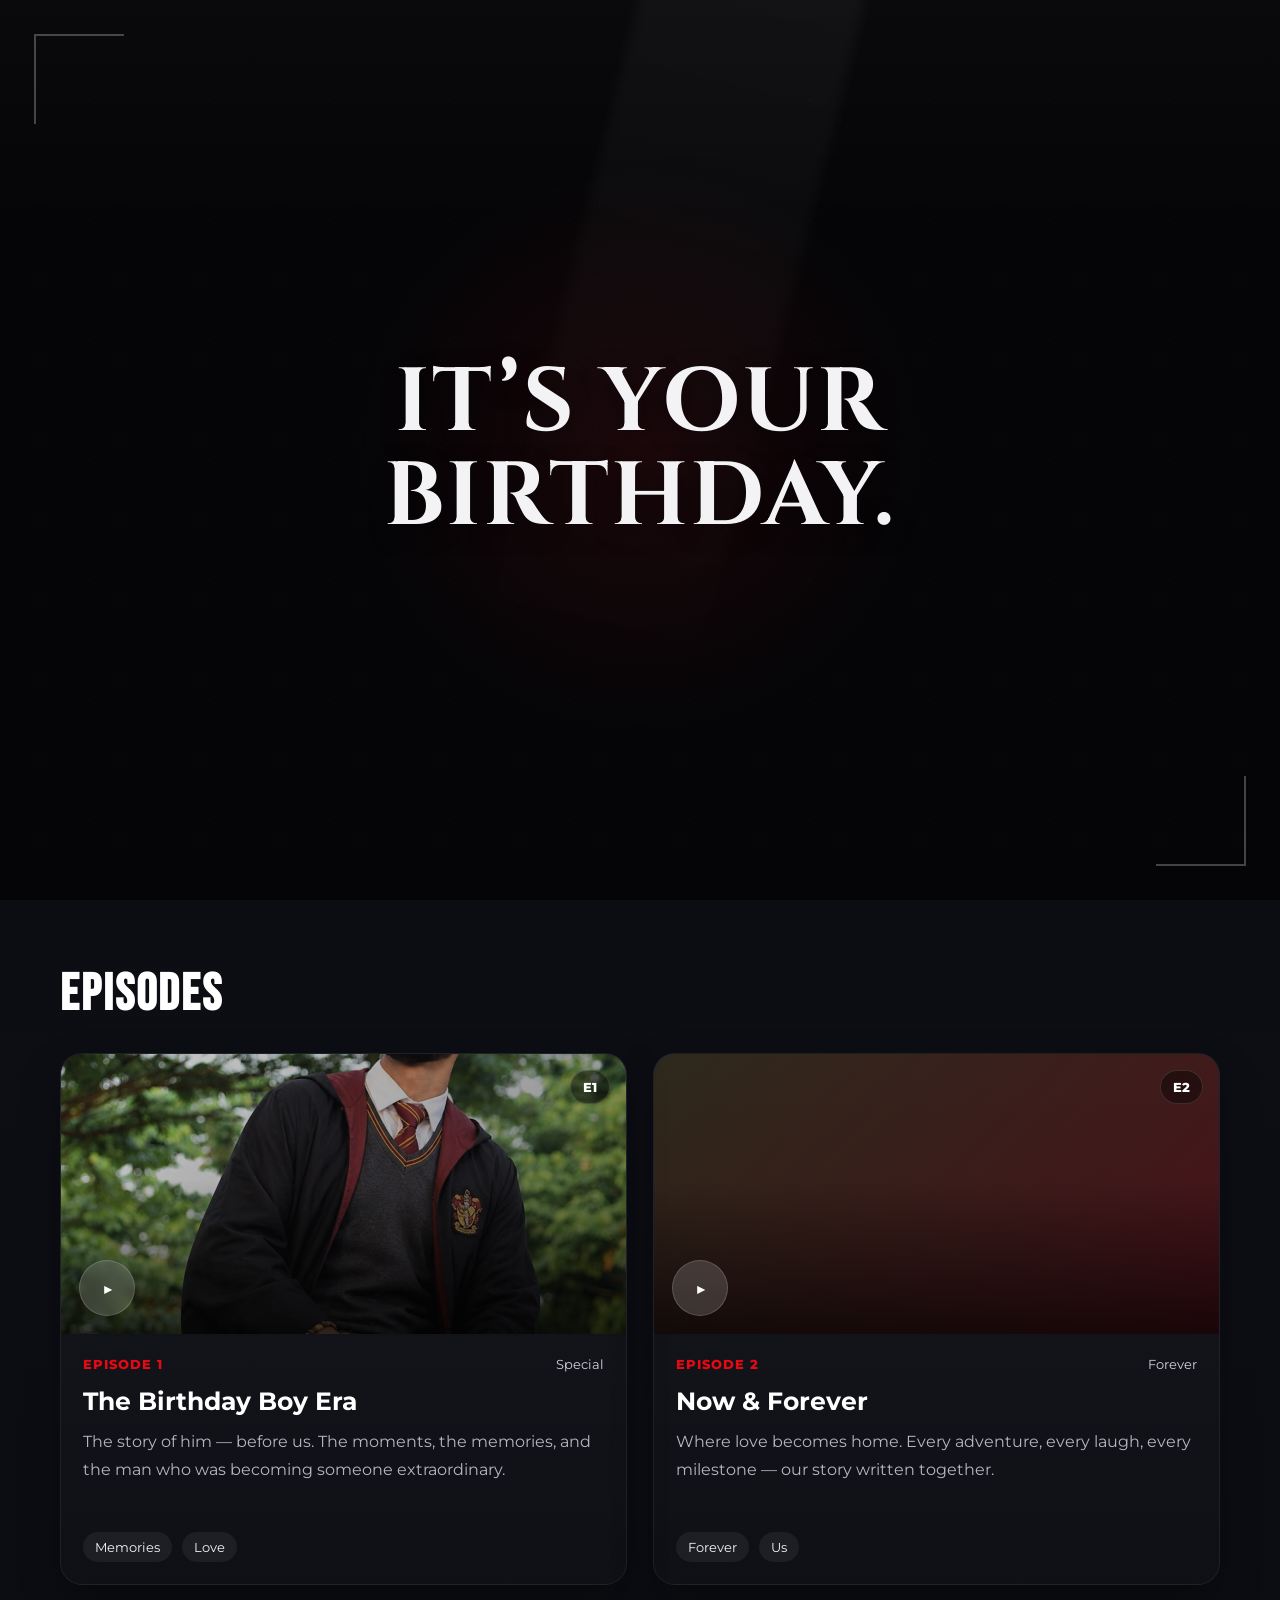
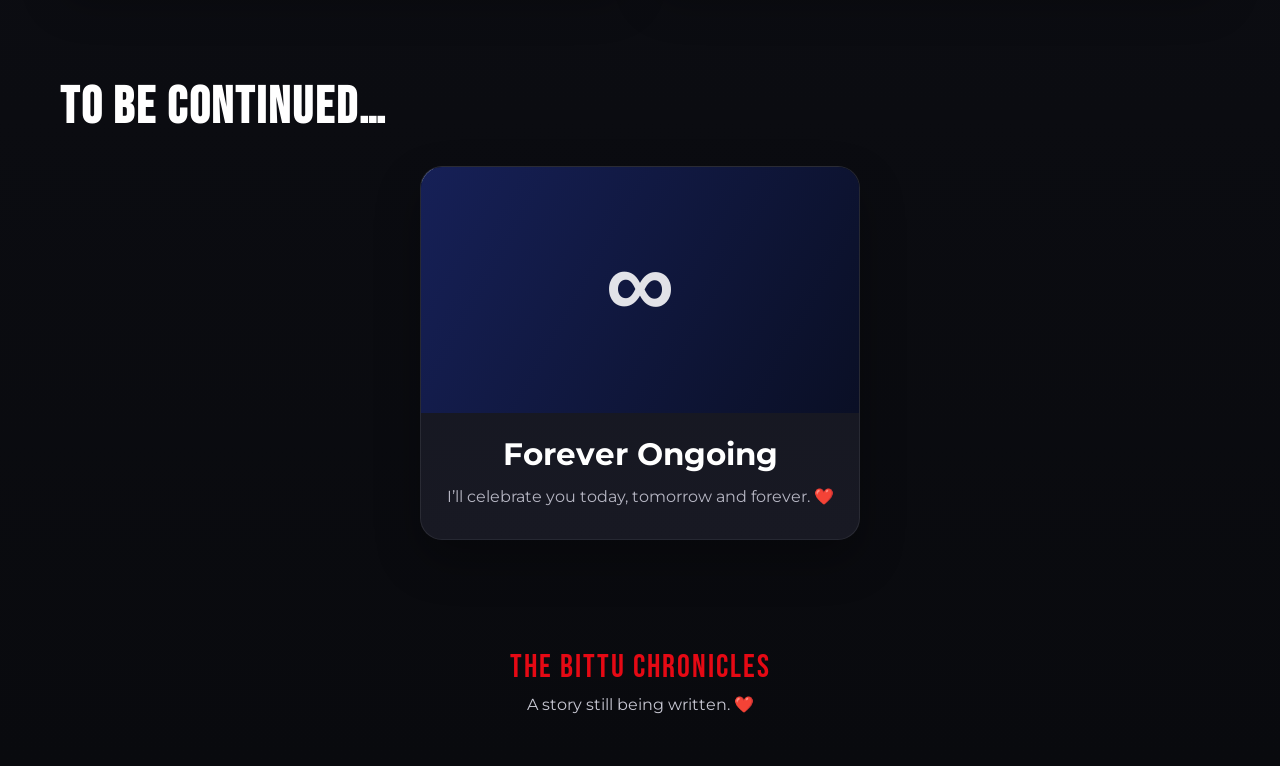
==== commit dbb3c259: "Update index.html" ====
--- a/index.html
+++ b/index.html
@@ -5,10 +5,7 @@
   <meta name="viewport" content="width=device-width, initial-scale=1.0" />
   <title>Bittu's Birthday Story</title>
   <link rel="stylesheet" href="style.css" />
-  <link
-    href="https://fonts.googleapis.com/css2?family=Bebas+Neue&family=Cinzel:wght@500;600;700&family=Montserrat:wght@300;400;600;700;800&display=swap"
-    rel="stylesheet"
-  />
+  <link href="https://fonts.googleapis.com/css2?family=Bebas+Neue&family=Cinzel:wght@500;600;700&family=Montserrat:wght@300;400;600;700&display=swap" rel="stylesheet" />
 </head>
 <body>
 
@@ -119,7 +116,7 @@
       <h1 class="hero-title-main">Bittu’s Story</h1>
 
       <p class="hero-subtitle">
-        A birthday special series for the boy who is deeply in love with cinema
+        A special birthday story for the boy who is deeply in love with cinema.
       </p>
 
       <p class="hero-desc">
@@ -214,7 +211,7 @@
 
   <!-- Continued -->
   <section class="coming-soon-grid more-section">
-    <h2 class="section-title section-title-continued">TO BE CONTINUED…</h2>
+    <h2 class="section-title">TO BE CONTINUED…</h2>
 
     <div class="coming-card">
       <div class="coming-thumb">
@@ -223,7 +220,6 @@
           <canvas id="scratchCanvas"></canvas>
         </div>
       </div>
-
       <h3>Forever Ongoing</h3>
       <p>I’ll celebrate you today, tomorrow and forever. ❤️</p>
     </div>
@@ -266,7 +262,14 @@
         burst.style.left = `${10 + Math.random() * 80}%`;
         burst.style.top = `${8 + Math.random() * 48}%`;
 
-        const colors = ["#ffffff", "#ffe08a", "#ffd700", "#ffb347", "#7df9ff", "#b8cfff"];
+        const colors = [
+          "#ffffff",
+          "#ffe08a",
+          "#ffd700",
+          "#ffb347",
+          "#7df9ff",
+          "#b8cfff"
+        ];
 
         const core = document.createElement("span");
         core.className = "firework-core";
@@ -383,7 +386,7 @@
 
         ctx.globalCompositeOperation = "destination-out";
         ctx.beginPath();
-        ctx.arc(pos.x, pos.y, 24, 0, Math.PI * 2);
+        ctx.arc(pos.x, pos.y, 22, 0, Math.PI * 2);
         ctx.fill();
       }
 
--- a/style.css
+++ b/style.css
@@ -1,19 +1,18 @@
-*,
-*::before,
-*::after{
-  box-sizing:border-box;
+*{
   margin:0;
   padding:0;
+  box-sizing:border-box;
 }
 
 :root{
   --red:#e50914;
-  --red-dark:#b0060f;
-  --black:#141414;
-  --card-bg:#1f1f1f;
+  --black:#0b0b0f;
+  --deep:#12131b;
+  --card:#171820;
+  --card-2:#1d1f29;
   --text:#ffffff;
-  --text-muted:#aaaaaa;
-  --gold:#f5c518;
+  --muted:#b6b6c3;
+  --gold:#f5c85c;
 }
 
 html{
@@ -21,20 +20,19 @@
 }
 
 body{
-  background-color:var(--black);
+  background:linear-gradient(180deg,#07080b 0%, #0d0e14 45%, #090a0e 100%);
   color:var(--text);
   font-family:'Montserrat',sans-serif;
   overflow-x:hidden;
 }
 
-/* CINEMATIC INTRO */
+/* INTRO */
 .birthday-intro{
   position:fixed;
   inset:0;
-  background:#000;
-  z-index:99999;
+  z-index:9999;
+  background:#050507;
   overflow:hidden;
-  pointer-events:none;
 }
 
 .intro-slide{
@@ -44,54 +42,43 @@
   align-items:center;
   justify-content:center;
   opacity:0;
-  transform:scale(1.04);
-  transition:opacity 0.9s ease, transform 1.8s ease;
-  overflow:hidden;
+  transition:opacity 0.9s ease;
 }
 
 .intro-slide.active{
   opacity:1;
-  transform:scale(1);
 }
 
 .intro-bg-layer{
   position:absolute;
   inset:0;
   background:
-    radial-gradient(circle at center, rgba(255,0,0,0.10), transparent 28%),
-    radial-gradient(circle at 20% 18%, rgba(255,0,0,0.06), transparent 24%),
-    radial-gradient(circle at 82% 78%, rgba(255,0,0,0.07), transparent 24%),
-    linear-gradient(to bottom, rgba(0,0,0,0.75), rgba(0,0,0,0.92)),
-    #000;
-  filter:blur(2px);
-  animation:introBgMove 4s ease-in-out infinite alternate;
+    radial-gradient(circle at center, rgba(229,9,20,0.09), transparent 36%),
+    linear-gradient(180deg, rgba(255,255,255,0.02), transparent 25%),
+    #050507;
 }
 
 .intro-particles{
   position:absolute;
   inset:0;
-  opacity:0.65;
-  background:
-    radial-gradient(circle, rgba(255,30,30,0.8) 0 1px, transparent 2px) 10% 20% / 220px 220px,
-    radial-gradient(circle, rgba(255,40,40,0.7) 0 1px, transparent 2px) 80% 25% / 260px 260px,
-    radial-gradient(circle, rgba(255,50,50,0.55) 0 1px, transparent 2px) 25% 80% / 250px 250px,
-    radial-gradient(circle, rgba(255,30,30,0.55) 0 1px, transparent 2px) 75% 70% / 280px 280px;
-  animation:particleDrift 8s linear infinite;
+  background-image:
+    radial-gradient(circle, rgba(255,255,255,0.10) 1px, transparent 1px),
+    radial-gradient(circle, rgba(255,255,255,0.06) 1px, transparent 1px);
+  background-size:80px 80px, 120px 120px;
+  background-position:0 0, 30px 40px;
+  opacity:0.3;
 }
 
 .intro-beam{
   position:absolute;
-  top:50%;
   left:50%;
-  width:min(86vw, 1050px);
-  height:3px;
-  transform:translate(-50%, -50%);
-  background:linear-gradient(to right, transparent, rgba(255,30,30,1), transparent);
-  box-shadow:
-    0 0 10px rgba(255,0,0,0.95),
-    0 0 24px rgba(255,0,0,0.45),
-    0 0 40px rgba(255,0,0,0.2);
-  animation:beamPulse 1.8s ease-in-out infinite;
+  top:-20%;
+  width:220px;
+  height:140%;
+  transform:translateX(-50%) rotate(14deg);
+  background:linear-gradient(to bottom, rgba(255,255,255,0.09), transparent 72%);
+  filter:blur(6px);
+  opacity:0.5;
 }
 
 .intro-slide.no-beam .intro-beam{
@@ -100,117 +87,78 @@
 
 .intro-corner{
   position:absolute;
-  width:45vw;
-  max-width:520px;
-  height:45vw;
-  max-height:520px;
-  pointer-events:none;
-  opacity:0.9;
+  width:90px;
+  height:90px;
+  border-color:rgba(255,255,255,0.25);
 }
 
 .corner-top-left{
-  top:-6%;
-  left:-4%;
-  background:
-    radial-gradient(circle at 100% 100%, transparent 58%, rgba(255,0,0,0.18) 60%, transparent 64%),
-    radial-gradient(circle at 100% 100%, transparent 66%, rgba(255,0,0,0.30) 67%, transparent 69%),
-    radial-gradient(circle at 100% 100%, transparent 74%, rgba(255,0,0,0.42) 75%, transparent 77%);
-  filter:blur(1px);
+  top:34px;
+  left:34px;
+  border-top:2px solid rgba(255,255,255,0.25);
+  border-left:2px solid rgba(255,255,255,0.25);
 }
 
 .corner-bottom-right{
-  bottom:-6%;
-  right:-4%;
-  background:
-    radial-gradient(circle at 0% 0%, transparent 58%, rgba(255,0,0,0.18) 60%, transparent 64%),
-    radial-gradient(circle at 0% 0%, transparent 66%, rgba(255,0,0,0.30) 67%, transparent 69%),
-    radial-gradient(circle at 0% 0%, transparent 74%, rgba(255,0,0,0.42) 75%, transparent 77%);
-  filter:blur(1px);
+  right:34px;
+  bottom:34px;
+  border-right:2px solid rgba(255,255,255,0.25);
+  border-bottom:2px solid rgba(255,255,255,0.25);
 }
 
 .intro-content{
   position:relative;
-  z-index:8;
+  z-index:2;
   text-align:center;
   padding:20px;
-  width:100%;
-  max-width:1200px;
 }
 
 .intro-title{
-  position:relative;
-  z-index:9;
-  font-family:'Cinzel', serif;
-  font-weight:600;
-  line-height:0.95;
-  letter-spacing:0.5px;
-  opacity:0;
-  transform:translateY(22px) scale(0.96);
-  filter:blur(6px);
-  animation:titleReveal 0.9s ease forwards;
+  font-family:'Cinzel',serif;
+  text-transform:uppercase;
+  line-height:1.05;
+  letter-spacing:2px;
+  text-shadow:0 8px 24px rgba(0,0,0,0.45);
 }
 
 .intro-title.two-line{
-  font-size:clamp(72px, 8vw, 180px);
+  font-size:clamp(2.4rem, 7vw, 5.8rem);
 }
 
 .intro-title.three-line{
-  font-size:clamp(64px, 7vw, 150px);
-}
-
-.intro-title span{
-  display:inline-block;
-}
-
-.silver{
-  background:linear-gradient(to bottom, #ffffff 0%, #f4e8e2 38%, #d3c7c2 70%, #fff8f2 100%);
-  -webkit-background-clip:text;
-  background-clip:text;
-  -webkit-text-fill-color:transparent;
-  color:transparent;
-  text-shadow:
-    0 0 8px rgba(255,255,255,0.08),
-    0 0 18px rgba(255,80,80,0.08);
-}
-
-.red{
-  background:linear-gradient(to bottom, #ff6b6b 0%, #ff2a2a 28%, #d10000 65%, #ff4444 100%);
-  -webkit-background-clip:text;
-  background-clip:text;
-  -webkit-text-fill-color:transparent;
-  color:transparent;
-  text-shadow:
-    0 0 10px rgba(255,0,0,0.25),
-    0 0 24px rgba(255,0,0,0.20);
-}
-
-/* INTRO FIREWORKS */
+  font-size:clamp(2.1rem, 6.2vw, 5rem);
+}
+
+.intro-title .silver{
+  color:#f3f3f5;
+}
+
+.intro-title .red{
+  color:var(--red);
+}
+
 .intro-fireworks{
   position:absolute;
   inset:0;
   pointer-events:none;
-  overflow:hidden;
-  z-index:6;
 }
 
 .firework-burst{
   position:absolute;
-  width:14px;
-  height:14px;
+  width:0;
+  height:0;
 }
 
 .firework-core{
   position:absolute;
-  width:16px;
-  height:16px;
+  width:10px;
+  height:10px;
+  margin-left:-5px;
+  margin-top:-5px;
   border-radius:50%;
-  background:rgba(255,255,255,0.95);
-  box-shadow:
-    0 0 10px rgba(255,255,255,0.95),
-    0 0 22px rgba(255,220,120,0.75),
-    0 0 42px rgba(125,249,255,0.45);
-  transform:translate(-4px, -4px);
-  animation:fireworkCore 0.95s ease-out forwards;
+  background:#fff6d6;
+  box-shadow:0 0 22px rgba(255,232,164,0.85);
+  animation:burstCore 0.7s ease-out forwards;
 }
 
 .firework-spark{
@@ -218,97 +166,26 @@
   left:0;
   top:0;
   width:3px;
-  height:90px;
-  transform-origin:top center;
-  opacity:0;
-  color:#fff;
-  background:linear-gradient(
-    to bottom,
-    currentColor 0%,
-    rgba(255,255,255,0.9) 8%,
-    rgba(255,255,255,0.35) 35%,
-    rgba(255,255,255,0) 100%
-  );
-  border-radius:999px;
-  filter:drop-shadow(0 0 6px currentColor) drop-shadow(0 0 12px currentColor);
-  transform:
-    rotate(var(--rot))
-    translateY(0)
-    scaleY(0.2);
-  animation:fireworkSpark 1.6s ease-out forwards;
-}
-
-@keyframes titleReveal{
+  height:32px;
+  background:linear-gradient(to top, currentColor, transparent);
+  transform:rotate(var(--rot));
+  transform-origin:center bottom;
+  animation:burstSpark 1.4s ease-out forwards;
+}
+
+@keyframes burstCore{
+  0%{transform:scale(0);opacity:1;}
+  100%{transform:scale(2.2);opacity:0;}
+}
+
+@keyframes burstSpark{
   0%{
+    transform:translate(0,0) rotate(var(--rot)) scaleY(0.4);
+    opacity:1;
+  }
+  100%{
+    transform:translate(var(--x), var(--y)) rotate(var(--rot)) scaleY(1);
     opacity:0;
-    transform:translateY(22px) scale(0.96);
-    filter:blur(6px);
-  }
-  100%{
-    opacity:1;
-    transform:translateY(0) scale(1);
-    filter:blur(0);
-  }
-}
-
-@keyframes beamPulse{
-  0%,100%{
-    opacity:0.7;
-  }
-  50%{
-    opacity:1;
-  }
-}
-
-@keyframes introBgMove{
-  0%{
-    transform:scale(1) translateX(0);
-  }
-  100%{
-    transform:scale(1.06) translateX(-1%);
-  }
-}
-
-@keyframes particleDrift{
-  0%{
-    transform:translateY(0) translateX(0);
-  }
-  50%{
-    transform:translateY(-8px) translateX(6px);
-  }
-  100%{
-    transform:translateY(0) translateX(0);
-  }
-}
-
-@keyframes fireworkSpark{
-  0%{
-    opacity:1;
-    transform:
-      rotate(var(--rot))
-      translateY(0)
-      scaleY(0.2);
-  }
-  20%{
-    opacity:1;
-  }
-  100%{
-    opacity:0;
-    transform:
-      rotate(var(--rot))
-      translate(var(--x), var(--y))
-      scaleY(1);
-  }
-}
-
-@keyframes fireworkCore{
-  0%{
-    opacity:1;
-    transform:translate(-4px, -4px) scale(0.35);
-  }
-  100%{
-    opacity:0;
-    transform:translate(-4px, -4px) scale(2.2);
   }
 }
 
@@ -316,585 +193,563 @@
 .navbar{
   position:fixed;
   top:0;
-  width:100%;
-  z-index:100;
-  display:flex;
+  left:0;
+  right:0;
+  z-index:200;
+  display:flex;
+  justify-content:space-between;
   align-items:center;
-  justify-content:space-between;
-  padding:18px 48px;
-  background:linear-gradient(to bottom, rgba(0,0,0,0.9) 0%, transparent 100%);
-  backdrop-filter:blur(2px);
+  padding:18px 40px;
+  background:linear-gradient(to bottom, rgba(0,0,0,0.92), rgba(0,0,0,0.22), transparent);
 }
 
 .logo{
-  font-family:'Bebas Neue', cursive;
+  font-family:'Bebas Neue',sans-serif;
+  letter-spacing:2px;
   font-size:2rem;
   color:var(--red);
-  letter-spacing:2px;
-  user-select:none;
 }
 
 .nav-links{
   display:flex;
   align-items:center;
-  gap:20px;
+  gap:16px;
+  color:#dedee7;
+  font-size:0.95rem;
 }
 
 .nav-links a{
-  color:var(--text-muted);
+  color:#f3f3f5;
   text-decoration:none;
+  transition:0.25s;
+}
+
+.nav-links a:hover{
+  color:var(--red);
+}
+
+.dot{
+  opacity:0.5;
+}
+
+.birthday-badge{
+  padding:7px 14px;
+  border-radius:999px;
+  border:1px solid rgba(229,9,20,0.45);
+  color:#fff;
+  background:rgba(229,9,20,0.08);
   font-size:0.85rem;
-  font-weight:600;
-  transition:color 0.2s;
-}
-
-.nav-links a:hover{
-  color:white;
-}
-
-.dot{
-  color:var(--text);
-}
-
-.birthday-badge{
-  background:linear-gradient(135deg, var(--red), #ff6b35);
-  padding:6px 16px;
-  border-radius:20px;
-  font-size:0.75rem;
-  font-weight:700;
-  letter-spacing:1px;
-  text-transform:uppercase;
 }
 
 /* HERO */
 .hero{
   position:relative;
   min-height:100vh;
-  display:flex;
+  display:grid;
+  grid-template-columns:1.05fr 0.95fr;
   align-items:center;
+  gap:42px;
+  padding:120px 60px 90px;
   overflow:hidden;
-  background:#080808;
-}
-
-.hero-bg,
-.hero-photo-glow,
-.hero-photo-wrap,
-.hero-photo-soft,
-.hero-fade{
-  pointer-events:none;
 }
 
 .hero-bg{
   position:absolute;
   inset:0;
   background:
-    linear-gradient(to right,
-      rgba(0,0,0,0.98) 0%,
-      rgba(0,0,0,0.95) 24%,
-      rgba(0,0,0,0.80) 45%,
-      rgba(0,0,0,0.45) 64%,
-      rgba(0,0,0,0.72) 100%
-    ),
-    radial-gradient(circle at 73% 28%, rgba(255,180,80,0.10), transparent 24%),
-    linear-gradient(to top,
-      rgba(0,0,0,0.90) 0%,
-      rgba(0,0,0,0.08) 38%,
-      rgba(0,0,0,0.42) 100%
-    );
-  z-index:1;
+    radial-gradient(circle at 20% 18%, rgba(229,9,20,0.12), transparent 26%),
+    radial-gradient(circle at 85% 30%, rgba(245,200,92,0.10), transparent 24%),
+    linear-gradient(120deg, rgba(255,255,255,0.02), transparent 24%),
+    linear-gradient(180deg, #090a0d 0%, #0d0f16 100%);
 }
 
 .hero-photo-glow{
   position:absolute;
-  right:6%;
-  bottom:0;
-  width:44%;
-  height:88%;
-  background:url("hero-photo.jpg") center bottom / contain no-repeat;
-  filter:blur(32px) brightness(0.45);
-  opacity:0.30;
-  z-index:2;
-}
-
-.hero-photo-wrap{
-  position:absolute;
-  right:-2%;
-  bottom:0;
-  width:56%;
-  height:100%;
-  display:flex;
-  align-items:flex-end;
-  justify-content:center;
-  z-index:3;
-  overflow:hidden;
-}
-
-.hero-photo-soft{
-  position:absolute;
-  inset:0;
-  background:url("hero-photo.jpg") center bottom / contain no-repeat;
-  filter:blur(18px) brightness(0.35);
-  opacity:0.22;
-  transform:scale(1.03);
-  z-index:2;
-}
-
-.hero-photo{
-  height:95%;
-  width:auto;
-  object-fit:contain;
-  object-position:bottom center;
-  filter:
-    brightness(0.98)
-    contrast(1.02)
-    saturate(0.96)
-    drop-shadow(0 28px 60px rgba(0,0,0,0.45));
-  -webkit-mask-image:linear-gradient(
-    to left,
-    rgba(0,0,0,1) 58%,
-    rgba(0,0,0,0.92) 70%,
-    rgba(0,0,0,0.55) 82%,
-    rgba(0,0,0,0.12) 100%
-  );
-  mask-image:linear-gradient(
-    to left,
-    rgba(0,0,0,1) 58%,
-    rgba(0,0,0,0.92) 70%,
-    rgba(0,0,0,0.55) 82%,
-    rgba(0,0,0,0.12) 100%
-  );
-}
-
-.hero-photo-wrap::before{
-  content:"";
-  position:absolute;
-  inset:0;
-  background:
-    linear-gradient(to left,
-      rgba(0,0,0,0) 42%,
-      rgba(0,0,0,0.10) 55%,
-      rgba(0,0,0,0.28) 68%,
-      rgba(0,0,0,0.62) 82%,
-      rgba(0,0,0,0.95) 100%
-    ),
-    linear-gradient(to top,
-      rgba(0,0,0,0.28) 0%,
-      rgba(0,0,0,0) 24%
-    );
-  z-index:4;
-  pointer-events:none;
+  right:10%;
+  top:18%;
+  width:360px;
+  height:360px;
+  background:radial-gradient(circle, rgba(229,9,20,0.22), transparent 60%);
+  filter:blur(28px);
+  z-index:0;
 }
 
 .hero-content-main{
   position:relative;
-  z-index:20;
-  max-width:720px;
-  padding:0 48px;
-  margin-top:80px;
+  z-index:2;
+  max-width:700px;
 }
 
 .hero-tag{
   display:inline-block;
-  background:#e50914;
+  padding:7px 14px;
+  border-radius:999px;
+  background:rgba(229,9,20,0.10);
+  border:1px solid rgba(229,9,20,0.35);
   color:#fff;
-  font-size:0.72rem;
+  font-size:0.85rem;
   font-weight:700;
+  text-transform:uppercase;
+  letter-spacing:1px;
+  margin-bottom:16px;
+}
+
+.hero-title-main{
+  font-family:'Bebas Neue',sans-serif;
+  font-size:clamp(3.8rem, 8vw, 6.8rem);
   letter-spacing:3px;
-  text-transform:uppercase;
-  padding:6px 14px;
-  border-radius:4px;
-  margin-bottom:18px;
-}
-
-.hero-title-main{
-  font-family:'Bebas Neue', sans-serif;
-  font-size:clamp(4rem, 10vw, 8rem);
-  line-height:0.9;
-  letter-spacing:3px;
-  color:#f1f1f1;
-  text-transform:uppercase;
+  line-height:0.95;
   margin-bottom:12px;
-  text-shadow:0 8px 24px rgba(0,0,0,0.55);
 }
 
 .hero-subtitle{
-  font-size:1.05rem;
-  font-weight:300;
-  color:#f5c518;
-  letter-spacing:2px;
-  margin:10px 0 18px;
-  text-transform:uppercase;
+  font-size:1.2rem;
+  color:#f4f4f7;
   max-width:620px;
+  line-height:1.65;
+  margin-bottom:20px;
 }
 
 .hero-desc{
-  font-size:0.97rem;
-  line-height:1.8;
-  color:#d2d2d2;
-  margin-bottom:28px;
-  max-width:600px;
+  color:var(--muted);
+  line-height:1.85;
+  max-width:640px;
+  font-size:1rem;
 }
 
 .hero-buttons{
   display:flex;
-  gap:12px;
+  gap:14px;
   flex-wrap:wrap;
-  margin-bottom:20px;
-  position:relative;
-  z-index:25;
+  margin-top:28px;
 }
 
 .btn{
-  position:relative;
-  z-index:26;
   border:none;
   cursor:pointer;
-  padding:14px 28px;
-  border-radius:4px;
-  font-family:'Montserrat', sans-serif;
-  font-size:0.95rem;
-  font-weight:700;
-  letter-spacing:1px;
-  transition:all 0.2s ease;
+  padding:14px 24px;
+  border-radius:12px;
+  font-weight:800;
+  font-size:0.98rem;
+  transition:0.25s ease;
+}
+
+.btn:hover{
+  transform:translateY(-2px);
 }
 
 .btn-play{
-  background:white;
-  color:black;
-}
-
-.btn-play:hover{
-  background:rgba(255,255,255,0.85);
-  transform:scale(1.03);
+  background:var(--red);
+  color:white;
+  box-shadow:0 12px 26px rgba(229,9,20,0.22);
 }
 
 .btn-info{
-  background:rgba(109,109,110,0.7);
+  background:rgba(255,255,255,0.08);
   color:white;
-  border:1px solid rgba(255,255,255,0.2);
-}
-
-.btn-info:hover{
-  background:rgba(109,109,110,0.9);
-  transform:scale(1.03);
+  border:1px solid rgba(255,255,255,0.08);
 }
 
 .hero-meta{
   display:flex;
+  gap:14px;
+  flex-wrap:wrap;
   align-items:center;
-  gap:10px;
-  font-size:0.85rem;
-  color:var(--text-muted);
-  flex-wrap:wrap;
+  margin-top:24px;
+  color:#d0d0d8;
+  font-size:0.92rem;
 }
 
 .meta-badge{
-  border:1px solid var(--text-muted);
-  padding:1px 6px;
-  font-size:0.7rem;
-  border-radius:2px;
+  background:#fff;
+  color:#111;
+  padding:5px 10px;
+  border-radius:6px;
+  font-weight:800;
+}
+
+.hero-photo-wrap{
+  position:relative;
+  z-index:2;
+  display:flex;
+  justify-content:center;
+  align-items:center;
+}
+
+.hero-photo-soft{
+  position:absolute;
+  inset:auto;
+  width:420px;
+  height:420px;
+  border-radius:50%;
+  background:radial-gradient(circle, rgba(255,255,255,0.12), transparent 64%);
+  filter:blur(26px);
+}
+
+.hero-photo{
+  width:min(100%, 470px);
+  aspect-ratio:4/5;
+  object-fit:cover;
+  border-radius:26px;
+  box-shadow:0 24px 60px rgba(0,0,0,0.38);
+  border:1px solid rgba(255,255,255,0.08);
 }
 
 .hero-fade{
   position:absolute;
-  bottom:0;
   left:0;
   right:0;
-  height:200px;
-  background:linear-gradient(transparent, var(--black));
-  z-index:6;
-}
-
-/* SECTIONS */
+  bottom:0;
+  height:180px;
+  background:linear-gradient(to bottom, transparent, rgba(7,8,11,0.96));
+}
+
+/* COMMON SECTIONS */
 .more-section{
-  padding:20px 48px 60px;
+  position:relative;
+  padding:64px 60px;
 }
 
 .section-title{
-  font-family:'Bebas Neue', cursive;
-  font-size:1.8rem;
-  letter-spacing:3px;
-  margin-bottom:20px;
-  color:white;
-  border-left:4px solid var(--red);
-  padding-left:15px;
+  font-family:'Bebas Neue',sans-serif;
+  font-size:3.2rem;
+  letter-spacing:2px;
+  margin-bottom:28px;
+}
+
+.section-title-continued{
+  position:relative;
+  padding-left:36px;
+}
+
+.section-title-continued::before{
+  content:"";
+  position:absolute;
+  left:0;
+  top:6px;
+  width:8px;
+  height:88%;
+  background:var(--red);
+  border-radius:8px;
 }
 
 /* EPISODES */
 .episodes-grid{
   display:grid;
-  grid-template-columns:repeat(auto-fit, minmax(320px, 1fr));
-  gap:24px;
+  grid-template-columns:repeat(2, minmax(0, 1fr));
+  gap:26px;
 }
 
 .episode-card{
-  background:var(--card-bg);
-  border-radius:6px;
+  background:linear-gradient(180deg, rgba(255,255,255,0.04), rgba(255,255,255,0.02));
+  border:1px solid rgba(255,255,255,0.06);
+  border-radius:22px;
   overflow:hidden;
   cursor:pointer;
-  transition:transform 0.3s ease, box-shadow 0.3s ease;
-  border:1px solid rgba(255,255,255,0.05);
-  display:flex;
-  flex-direction:column;
+  transition:0.3s ease;
+  box-shadow:0 18px 40px rgba(0,0,0,0.25);
 }
 
 .episode-card:hover{
-  transform:translateY(-6px) scale(1.01);
-  box-shadow:0 8px 25px rgba(229, 9, 20, 0.25);
-  border-color:rgba(229, 9, 20, 0.4);
+  transform:translateY(-6px);
+  border-color:rgba(255,255,255,0.12);
 }
 
 .ep-thumb{
   position:relative;
-  height:220px;
+  height:280px;
   overflow:hidden;
+}
+
+.ep-thumb::after{
+  content:"";
+  position:absolute;
+  inset:0;
+  background:linear-gradient(to top, rgba(0,0,0,0.65), transparent 55%);
+}
+
+.ep1-thumb{
+  background:
+    linear-gradient(135deg, rgba(40,40,45,0.18), rgba(12,12,15,0.55)),
+    url("hero-photo.jpg") center/cover no-repeat;
+}
+
+.ep2-thumb{
+  background:
+    linear-gradient(135deg, rgba(245,197,24,0.10), rgba(229,9,20,0.25)),
+    url("images/episode2-bg.jpg") center/cover no-repeat;
+}
+
+.play-btn{
+  position:absolute;
+  left:18px;
+  bottom:18px;
+  z-index:2;
+  width:56px;
+  height:56px;
   display:flex;
   align-items:center;
   justify-content:center;
-}
-
-.ep1-thumb{
-  background:
-    linear-gradient(135deg, rgba(229,9,20,0.45), rgba(0,0,0,0.45)),
-    url('images/ep1.jpg') center/cover no-repeat !important;
-}
-
-.ep2-thumb{
-  background:
-    linear-gradient(135deg, rgba(245,197,24,0.30), rgba(229,9,20,0.42)),
-    url("./images/ep2.jpg") center/cover no-repeat !important;
-}
-
-.play-btn{
-  width:64px;
-  height:64px;
   border-radius:50%;
-  background:rgba(255,255,255,0.9);
-  color:black;
-  font-size:1.6rem;
-  display:flex;
+  background:rgba(255,255,255,0.16);
+  backdrop-filter:blur(8px);
+  color:white;
+  font-size:1.2rem;
+  border:1px solid rgba(255,255,255,0.16);
+}
+
+.ep-ribbon{
+  position:absolute;
+  right:16px;
+  top:16px;
+  z-index:2;
+  padding:8px 12px;
+  border-radius:999px;
+  background:rgba(0,0,0,0.42);
+  color:#fff;
+  font-weight:800;
+  font-size:0.82rem;
+  border:1px solid rgba(255,255,255,0.12);
+}
+
+.ep-info{
+  padding:22px;
+}
+
+.ep-header{
+  display:flex;
+  justify-content:space-between;
+  gap:12px;
   align-items:center;
-  justify-content:center;
-  padding-left:4px;
-}
-
-.ep-ribbon{
-  position:absolute;
-  top:12px;
-  right:-34px;
-  background:var(--gold);
-  color:#000;
-  font-size:0.65rem;
-  font-weight:700;
-  padding:6px 40px;
-  transform:rotate(40deg);
+  margin-bottom:14px;
+}
+
+.ep-label{
+  color:var(--red);
+  font-weight:800;
+  font-size:0.82rem;
+  text-transform:uppercase;
   letter-spacing:1px;
-  text-transform:uppercase;
-}
-
-.ep-info{
-  padding:20px 22px 24px;
-  flex:1;
-}
-
-.ep-header{
-  display:flex;
-  justify-content:space-between;
-  align-items:center;
-  margin-bottom:8px;
-}
-
-.ep-label{
-  font-size:0.7rem;
-  font-weight:700;
-  letter-spacing:2px;
-  text-transform:uppercase;
-  color:var(--red);
 }
 
 .ep-duration{
-  font-size:0.75rem;
-  color:var(--text-muted);
+  color:#d2d2dc;
+  font-size:0.84rem;
 }
 
 .ep-title{
-  font-size:1.3rem;
-  font-weight:700;
-  margin-bottom:10px;
-  color:white;
+  font-size:1.55rem;
+  margin-bottom:12px;
 }
 
 .ep-desc{
-  font-size:0.95rem;
-  color:var(--text-muted);
-  line-height:1.6;
-  margin-bottom:14px;
+  color:var(--muted);
+  line-height:1.75;
+  min-height:86px;
 }
 
 .ep-tags{
   display:flex;
-  gap:8px;
+  gap:10px;
   flex-wrap:wrap;
+  margin-top:18px;
 }
 
 .tag{
-  background:rgba(255,255,255,0.08);
-  border:1px solid rgba(255,255,255,0.12);
-  color:var(--text-muted);
-  font-size:0.65rem;
-  padding:3px 10px;
-  border-radius:20px;
-  letter-spacing:0.5px;
-}
-
-/* CONTINUED CARD */
+  background:rgba(255,255,255,0.06);
+  color:#f5f5f8;
+  padding:7px 12px;
+  border-radius:999px;
+  font-size:0.82rem;
+}
+
+/* COMING SOON / SCRATCH CARD */
 .coming-soon-grid{
-  display:flex;
-  gap:16px;
-  flex-wrap:wrap;
+  padding-top:28px;
 }
 
 .coming-card{
-  background:var(--card-bg);
-  border-radius:6px;
+  width:min(100%, 440px);
+  margin:0 auto;
+  background:linear-gradient(180deg, #141621, #181923);
+  border:1px solid rgba(255,255,255,0.08);
+  border-radius:22px;
   overflow:hidden;
-  width:220px;
-  border:1px solid rgba(255,255,255,0.05);
+  box-shadow:0 20px 45px rgba(0,0,0,0.30);
+}
+
+.coming-thumb{
+  padding:0;
+}
+
+.scratch-card{
+  position:relative;
+  width:100%;
+  aspect-ratio:16 / 9;
+  overflow:hidden;
+  background:#101420;
+}
+
+.scratch-image{
+  width:100%;
+  height:100%;
+  object-fit:cover;
+  display:block;
+}
+
+#scratchCanvas{
+  position:absolute;
+  inset:0;
+  width:100%;
+  height:100%;
+  cursor:grab;
+  touch-action:none;
+}
+
+#scratchCanvas.hidden{
+  opacity:0;
+  pointer-events:none;
+  transition:opacity 0.5s ease;
+}
+
+.coming-card h3{
   text-align:center;
-  padding-bottom:16px;
-  transition:transform 0.3s ease, opacity 0.3s ease;
-}
-
-.coming-card:hover{
-  transform:translateY(-4px);
-  opacity:0.95;
-}
-
-.coming-thumb{
-  height:110px;
-  background:linear-gradient(135deg, #1a1a2e, #16213e);
-  display:flex;
-  align-items:center;
-  justify-content:center;
-  margin-bottom:12px;
-}
-
-.lock-icon{
-  font-size:2rem;
-}
-
-.coming-card h3{
+  font-size:1.95rem;
+  padding:22px 18px 10px;
+}
+
+.coming-card p{
+  text-align:center;
+  color:var(--muted);
+  line-height:1.7;
   font-size:1rem;
-  margin-bottom:8px;
-}
-
-.coming-card p{
-  font-size:0.88rem;
-  padding:0 14px;
-  line-height:1.6;
-  color:var(--text-muted);
+  padding:0 22px 28px;
 }
 
 /* FOOTER */
 .footer{
-  background:#0a0a0a;
-  padding:32px 48px;
+  padding:44px 20px 52px;
   text-align:center;
-  border-top:1px solid rgba(255,255,255,0.05);
+  color:#c8c8d3;
 }
 
 .footer-logo{
-  font-family:'Bebas Neue', cursive;
-  font-size:1.5rem;
+  font-family:'Bebas Neue',sans-serif;
   color:var(--red);
+  font-size:2rem;
+  letter-spacing:2px;
   margin-bottom:8px;
 }
 
-.footer p{
-  font-size:0.9rem;
-  color:var(--text-muted);
-}
-
 /* RESPONSIVE */
-@media (max-width:768px){
+@media(max-width:1080px){
+  .hero{
+    grid-template-columns:1fr;
+    padding-top:120px;
+    text-align:center;
+  }
+
+  .hero-content-main{
+    margin:0 auto;
+  }
+
+  .hero-buttons,
+  .hero-meta{
+    justify-content:center;
+  }
+
+  .hero-photo-wrap{
+    order:-1;
+  }
+}
+
+@media(max-width:768px){
   .navbar{
-    padding:14px 20px;
+    padding:16px 18px;
+    gap:14px;
+    flex-direction:column;
   }
 
   .logo{
-    font-size:1.5rem;
+    font-size:1.6rem;
   }
 
   .nav-links{
-    gap:12px;
-  }
-
-  .nav-links a,
-  .birthday-badge,
-  .dot{
-    display:none;
+    gap:10px;
+    flex-wrap:wrap;
+    justify-content:center;
+    font-size:0.88rem;
   }
 
   .hero{
-    min-height:760px;
-  }
-
-  .hero-content-main{
-    padding:0 20px;
-    max-width:100%;
-  }
-
-  .hero-title-main{
-    font-size:4rem;
+    padding:130px 20px 70px;
+  }
+
+  .hero-subtitle{
+    font-size:1.05rem;
   }
 
   .hero-desc{
-    font-size:0.88rem;
-  }
-
-  .hero-photo-glow{
-    width:70%;
-    right:-8%;
-    opacity:0.18;
-  }
-
-  .hero-photo-wrap{
-    width:76%;
-    right:-10%;
-    opacity:0.72;
+    font-size:0.95rem;
   }
 
   .more-section{
-    padding:20px 20px 40px;
-  }
-
-  .footer{
-    padding:24px 20px;
+    padding:44px 20px;
+  }
+
+  .section-title{
+    font-size:2.4rem;
+  }
+
+  .section-title-continued{
+    padding-left:24px;
+  }
+
+  .section-title-continued::before{
+    width:6px;
   }
 
   .episodes-grid{
     grid-template-columns:1fr;
   }
 
+  .ep-thumb{
+    height:230px;
+  }
+
   .coming-card{
     width:100%;
   }
 
   .intro-title.two-line{
-    font-size:clamp(48px, 12vw, 84px);
+    font-size:2.7rem;
   }
 
   .intro-title.three-line{
-    font-size:clamp(42px, 10vw, 72px);
-  }
-
-  .intro-beam{
-    width:88vw;
-  }
-  .ep-thumb.ep1-thumb,
-   .ep1-thumb{
-      background:
-    linear-gradient(135deg, rgba(229,9,20,0.45), rgba(0,0,0,0.50)),
-    url("./images/ep1.jpg") center/cover no-repeat !important;
-}
-}
+    font-size:2.4rem;
+  }
+
+  .corner-top-left,
+  .corner-bottom-right{
+    width:62px;
+    height:62px;
+  }
+}
+
+@media(max-width:480px){
+  .btn{
+    width:100%;
+  }
+
+  .hero-photo{
+    border-radius:18px;
+  }
+
+  .coming-card h3{
+    font-size:1.65rem;
+  }
+
+  .coming-card p{
+    font-size:0.94rem;
+  }
+}
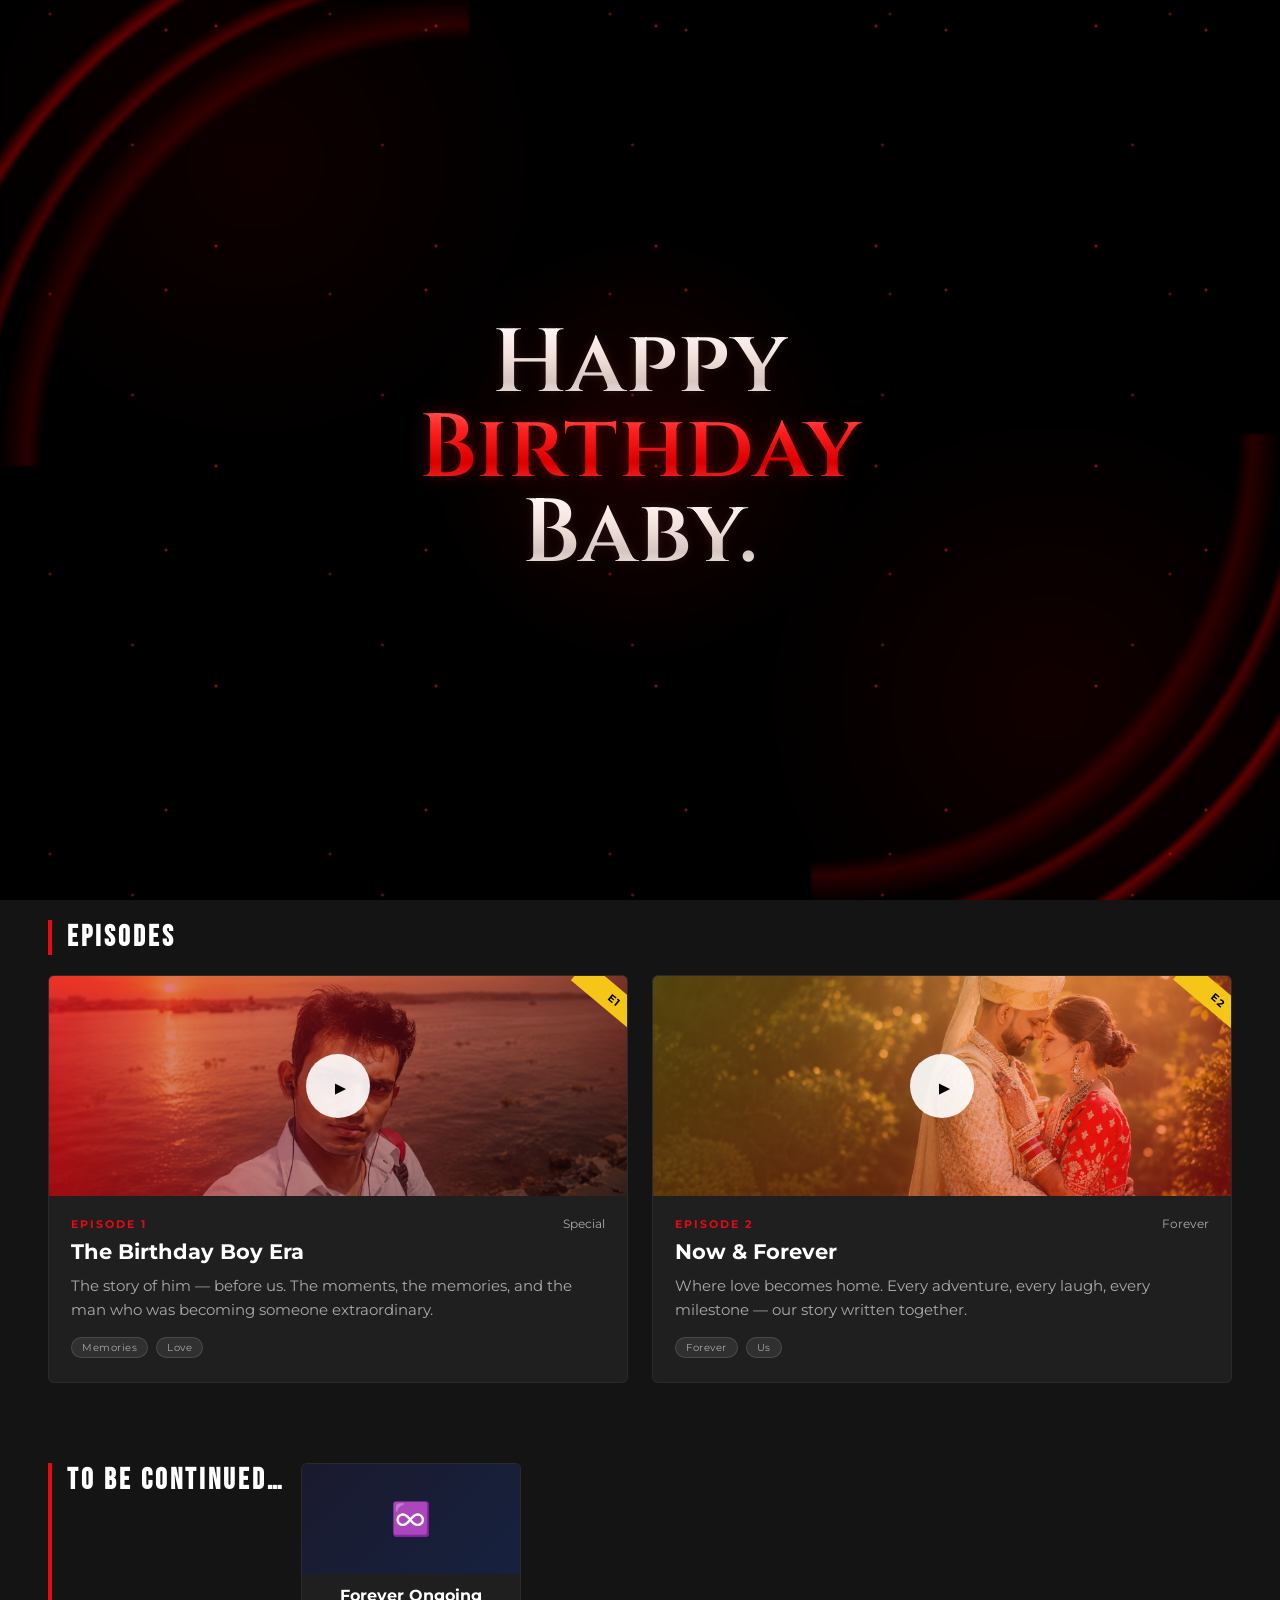
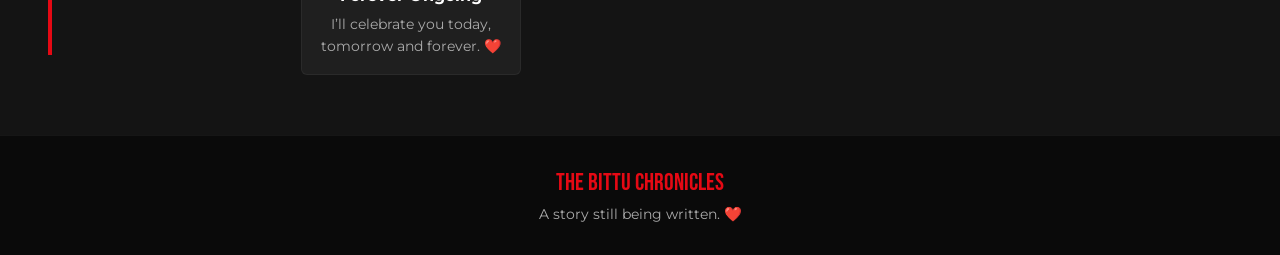
==== commit c90add46: "Update index.html" ====
--- a/index.html
+++ b/index.html
@@ -215,10 +215,7 @@
 
     <div class="coming-card">
       <div class="coming-thumb">
-        <div class="scratch-card" id="scratchCard">
-          <img src="images/forever-photo.jpg" alt="Forever Ongoing" class="scratch-image" />
-          <canvas id="scratchCanvas"></canvas>
-        </div>
+        <span class="lock-icon">♾️</span>
       </div>
       <h3>Forever Ongoing</h3>
       <p>I’ll celebrate you today, tomorrow and forever. ❤️</p>
@@ -327,115 +324,6 @@
         }
       }, 1700);
     }
-
-    const scratchCard = document.getElementById("scratchCard");
-    const scratchCanvas = document.getElementById("scratchCanvas");
-
-    if (scratchCard && scratchCanvas) {
-      const ctx = scratchCanvas.getContext("2d", { willReadFrequently: true });
-      let isDrawing = false;
-
-      function resizeScratchCanvas() {
-        scratchCanvas.width = scratchCard.offsetWidth;
-        scratchCanvas.height = scratchCard.offsetHeight;
-        drawScratchLayer();
-      }
-
-      function drawScratchLayer() {
-        const gradient = ctx.createLinearGradient(0, 0, scratchCanvas.width, scratchCanvas.height);
-        gradient.addColorStop(0, "#162057");
-        gradient.addColorStop(1, "#0a0f25");
-
-        ctx.globalCompositeOperation = "source-over";
-        ctx.clearRect(0, 0, scratchCanvas.width, scratchCanvas.height);
-        ctx.fillStyle = gradient;
-        ctx.fillRect(0, 0, scratchCanvas.width, scratchCanvas.height);
-
-        ctx.fillStyle = "rgba(255,255,255,0.88)";
-        ctx.textAlign = "center";
-        ctx.textBaseline = "middle";
-        ctx.font = `700 ${Math.max(46, scratchCanvas.width * 0.22)}px Arial`;
-        ctx.fillText("∞", scratchCanvas.width / 2, scratchCanvas.height / 2);
-      }
-
-      function getPointerPos(e) {
-        const rect = scratchCanvas.getBoundingClientRect();
-
-        let clientX;
-        let clientY;
-
-        if (e.touches && e.touches.length > 0) {
-          clientX = e.touches[0].clientX;
-          clientY = e.touches[0].clientY;
-        } else {
-          clientX = e.clientX;
-          clientY = e.clientY;
-        }
-
-        return {
-          x: clientX - rect.left,
-          y: clientY - rect.top
-        };
-      }
-
-      function scratch(e) {
-        if (!isDrawing) return;
-        e.preventDefault();
-
-        const pos = getPointerPos(e);
-
-        ctx.globalCompositeOperation = "destination-out";
-        ctx.beginPath();
-        ctx.arc(pos.x, pos.y, 22, 0, Math.PI * 2);
-        ctx.fill();
-      }
-
-      function checkScratchPercent() {
-        const imageData = ctx.getImageData(0, 0, scratchCanvas.width, scratchCanvas.height);
-        const pixels = imageData.data;
-        let transparentPixels = 0;
-
-        for (let i = 3; i < pixels.length; i += 4) {
-          if (pixels[i] < 50) transparentPixels++;
-        }
-
-        const totalPixels = scratchCanvas.width * scratchCanvas.height;
-        const percent = (transparentPixels / totalPixels) * 100;
-
-        if (percent > 34) {
-          scratchCanvas.classList.add("hidden");
-        }
-      }
-
-      scratchCanvas.addEventListener("mousedown", () => {
-        isDrawing = true;
-      });
-
-      scratchCanvas.addEventListener("mousemove", scratch);
-
-      scratchCanvas.addEventListener("mouseup", () => {
-        isDrawing = false;
-        checkScratchPercent();
-      });
-
-      scratchCanvas.addEventListener("mouseleave", () => {
-        isDrawing = false;
-      });
-
-      scratchCanvas.addEventListener("touchstart", () => {
-        isDrawing = true;
-      }, { passive: false });
-
-      scratchCanvas.addEventListener("touchmove", scratch, { passive: false });
-
-      scratchCanvas.addEventListener("touchend", () => {
-        isDrawing = false;
-        checkScratchPercent();
-      });
-
-      window.addEventListener("load", resizeScratchCanvas);
-      window.addEventListener("resize", resizeScratchCanvas);
-    }
   </script>
 
 </body>
--- a/style.css
+++ b/style.css
@@ -1,18 +1,19 @@
-*{
+*,
+*::before,
+*::after{
+  box-sizing:border-box;
   margin:0;
   padding:0;
-  box-sizing:border-box;
 }
 
 :root{
   --red:#e50914;
-  --black:#0b0b0f;
-  --deep:#12131b;
-  --card:#171820;
-  --card-2:#1d1f29;
+  --red-dark:#b0060f;
+  --black:#141414;
+  --card-bg:#1f1f1f;
   --text:#ffffff;
-  --muted:#b6b6c3;
-  --gold:#f5c85c;
+  --text-muted:#aaaaaa;
+  --gold:#f5c518;
 }
 
 html{
@@ -20,19 +21,20 @@
 }
 
 body{
-  background:linear-gradient(180deg,#07080b 0%, #0d0e14 45%, #090a0e 100%);
+  background-color:var(--black);
   color:var(--text);
   font-family:'Montserrat',sans-serif;
   overflow-x:hidden;
 }
 
-/* INTRO */
+/* CINEMATIC INTRO */
 .birthday-intro{
   position:fixed;
   inset:0;
-  z-index:9999;
-  background:#050507;
+  background:#000;
+  z-index:99999;
   overflow:hidden;
+  pointer-events:none;
 }
 
 .intro-slide{
@@ -42,43 +44,54 @@
   align-items:center;
   justify-content:center;
   opacity:0;
-  transition:opacity 0.9s ease;
+  transform:scale(1.04);
+  transition:opacity 0.9s ease, transform 1.8s ease;
+  overflow:hidden;
 }
 
 .intro-slide.active{
   opacity:1;
+  transform:scale(1);
 }
 
 .intro-bg-layer{
   position:absolute;
   inset:0;
   background:
-    radial-gradient(circle at center, rgba(229,9,20,0.09), transparent 36%),
-    linear-gradient(180deg, rgba(255,255,255,0.02), transparent 25%),
-    #050507;
+    radial-gradient(circle at center, rgba(255,0,0,0.10), transparent 28%),
+    radial-gradient(circle at 20% 18%, rgba(255,0,0,0.06), transparent 24%),
+    radial-gradient(circle at 82% 78%, rgba(255,0,0,0.07), transparent 24%),
+    linear-gradient(to bottom, rgba(0,0,0,0.75), rgba(0,0,0,0.92)),
+    #000;
+  filter:blur(2px);
+  animation:introBgMove 4s ease-in-out infinite alternate;
 }
 
 .intro-particles{
   position:absolute;
   inset:0;
-  background-image:
-    radial-gradient(circle, rgba(255,255,255,0.10) 1px, transparent 1px),
-    radial-gradient(circle, rgba(255,255,255,0.06) 1px, transparent 1px);
-  background-size:80px 80px, 120px 120px;
-  background-position:0 0, 30px 40px;
-  opacity:0.3;
+  opacity:0.65;
+  background:
+    radial-gradient(circle, rgba(255,30,30,0.8) 0 1px, transparent 2px) 10% 20% / 220px 220px,
+    radial-gradient(circle, rgba(255,40,40,0.7) 0 1px, transparent 2px) 80% 25% / 260px 260px,
+    radial-gradient(circle, rgba(255,50,50,0.55) 0 1px, transparent 2px) 25% 80% / 250px 250px,
+    radial-gradient(circle, rgba(255,30,30,0.55) 0 1px, transparent 2px) 75% 70% / 280px 280px;
+  animation:particleDrift 8s linear infinite;
 }
 
 .intro-beam{
   position:absolute;
+  top:50%;
   left:50%;
-  top:-20%;
-  width:220px;
-  height:140%;
-  transform:translateX(-50%) rotate(14deg);
-  background:linear-gradient(to bottom, rgba(255,255,255,0.09), transparent 72%);
-  filter:blur(6px);
-  opacity:0.5;
+  width:min(86vw, 1050px);
+  height:3px;
+  transform:translate(-50%, -50%);
+  background:linear-gradient(to right, transparent, rgba(255,30,30,1), transparent);
+  box-shadow:
+    0 0 10px rgba(255,0,0,0.95),
+    0 0 24px rgba(255,0,0,0.45),
+    0 0 40px rgba(255,0,0,0.2);
+  animation:beamPulse 1.8s ease-in-out infinite;
 }
 
 .intro-slide.no-beam .intro-beam{
@@ -87,78 +100,117 @@
 
 .intro-corner{
   position:absolute;
-  width:90px;
-  height:90px;
-  border-color:rgba(255,255,255,0.25);
+  width:45vw;
+  max-width:520px;
+  height:45vw;
+  max-height:520px;
+  pointer-events:none;
+  opacity:0.9;
 }
 
 .corner-top-left{
-  top:34px;
-  left:34px;
-  border-top:2px solid rgba(255,255,255,0.25);
-  border-left:2px solid rgba(255,255,255,0.25);
+  top:-6%;
+  left:-4%;
+  background:
+    radial-gradient(circle at 100% 100%, transparent 58%, rgba(255,0,0,0.18) 60%, transparent 64%),
+    radial-gradient(circle at 100% 100%, transparent 66%, rgba(255,0,0,0.30) 67%, transparent 69%),
+    radial-gradient(circle at 100% 100%, transparent 74%, rgba(255,0,0,0.42) 75%, transparent 77%);
+  filter:blur(1px);
 }
 
 .corner-bottom-right{
-  right:34px;
-  bottom:34px;
-  border-right:2px solid rgba(255,255,255,0.25);
-  border-bottom:2px solid rgba(255,255,255,0.25);
+  bottom:-6%;
+  right:-4%;
+  background:
+    radial-gradient(circle at 0% 0%, transparent 58%, rgba(255,0,0,0.18) 60%, transparent 64%),
+    radial-gradient(circle at 0% 0%, transparent 66%, rgba(255,0,0,0.30) 67%, transparent 69%),
+    radial-gradient(circle at 0% 0%, transparent 74%, rgba(255,0,0,0.42) 75%, transparent 77%);
+  filter:blur(1px);
 }
 
 .intro-content{
   position:relative;
-  z-index:2;
+  z-index:8;
   text-align:center;
   padding:20px;
+  width:100%;
+  max-width:1200px;
 }
 
 .intro-title{
-  font-family:'Cinzel',serif;
-  text-transform:uppercase;
-  line-height:1.05;
-  letter-spacing:2px;
-  text-shadow:0 8px 24px rgba(0,0,0,0.45);
+  position:relative;
+  z-index:9;
+  font-family:'Cinzel', serif;
+  font-weight:600;
+  line-height:0.95;
+  letter-spacing:0.5px;
+  opacity:0;
+  transform:translateY(22px) scale(0.96);
+  filter:blur(6px);
+  animation:titleReveal 0.9s ease forwards;
 }
 
 .intro-title.two-line{
-  font-size:clamp(2.4rem, 7vw, 5.8rem);
+  font-size:clamp(72px, 8vw, 180px);
 }
 
 .intro-title.three-line{
-  font-size:clamp(2.1rem, 6.2vw, 5rem);
-}
-
-.intro-title .silver{
-  color:#f3f3f5;
-}
-
-.intro-title .red{
-  color:var(--red);
-}
-
+  font-size:clamp(64px, 7vw, 150px);
+}
+
+.intro-title span{
+  display:inline-block;
+}
+
+.silver{
+  background:linear-gradient(to bottom, #ffffff 0%, #f4e8e2 38%, #d3c7c2 70%, #fff8f2 100%);
+  -webkit-background-clip:text;
+  background-clip:text;
+  -webkit-text-fill-color:transparent;
+  color:transparent;
+  text-shadow:
+    0 0 8px rgba(255,255,255,0.08),
+    0 0 18px rgba(255,80,80,0.08);
+}
+
+.red{
+  background:linear-gradient(to bottom, #ff6b6b 0%, #ff2a2a 28%, #d10000 65%, #ff4444 100%);
+  -webkit-background-clip:text;
+  background-clip:text;
+  -webkit-text-fill-color:transparent;
+  color:transparent;
+  text-shadow:
+    0 0 10px rgba(255,0,0,0.25),
+    0 0 24px rgba(255,0,0,0.20);
+}
+
+/* INTRO FIREWORKS */
 .intro-fireworks{
   position:absolute;
   inset:0;
   pointer-events:none;
+  overflow:hidden;
+  z-index:6;
 }
 
 .firework-burst{
   position:absolute;
-  width:0;
-  height:0;
+  width:14px;
+  height:14px;
 }
 
 .firework-core{
   position:absolute;
-  width:10px;
-  height:10px;
-  margin-left:-5px;
-  margin-top:-5px;
+  width:16px;
+  height:16px;
   border-radius:50%;
-  background:#fff6d6;
-  box-shadow:0 0 22px rgba(255,232,164,0.85);
-  animation:burstCore 0.7s ease-out forwards;
+  background:rgba(255,255,255,0.95);
+  box-shadow:
+    0 0 10px rgba(255,255,255,0.95),
+    0 0 22px rgba(255,220,120,0.75),
+    0 0 42px rgba(125,249,255,0.45);
+  transform:translate(-4px, -4px);
+  animation:fireworkCore 0.95s ease-out forwards;
 }
 
 .firework-spark{
@@ -166,26 +218,97 @@
   left:0;
   top:0;
   width:3px;
-  height:32px;
-  background:linear-gradient(to top, currentColor, transparent);
-  transform:rotate(var(--rot));
-  transform-origin:center bottom;
-  animation:burstSpark 1.4s ease-out forwards;
-}
-
-@keyframes burstCore{
-  0%{transform:scale(0);opacity:1;}
-  100%{transform:scale(2.2);opacity:0;}
-}
-
-@keyframes burstSpark{
+  height:90px;
+  transform-origin:top center;
+  opacity:0;
+  color:#fff;
+  background:linear-gradient(
+    to bottom,
+    currentColor 0%,
+    rgba(255,255,255,0.9) 8%,
+    rgba(255,255,255,0.35) 35%,
+    rgba(255,255,255,0) 100%
+  );
+  border-radius:999px;
+  filter:drop-shadow(0 0 6px currentColor) drop-shadow(0 0 12px currentColor);
+  transform:
+    rotate(var(--rot))
+    translateY(0)
+    scaleY(0.2);
+  animation:fireworkSpark 1.6s ease-out forwards;
+}
+
+@keyframes titleReveal{
   0%{
-    transform:translate(0,0) rotate(var(--rot)) scaleY(0.4);
+    opacity:0;
+    transform:translateY(22px) scale(0.96);
+    filter:blur(6px);
+  }
+  100%{
     opacity:1;
+    transform:translateY(0) scale(1);
+    filter:blur(0);
+  }
+}
+
+@keyframes beamPulse{
+  0%,100%{
+    opacity:0.7;
+  }
+  50%{
+    opacity:1;
+  }
+}
+
+@keyframes introBgMove{
+  0%{
+    transform:scale(1) translateX(0);
   }
   100%{
-    transform:translate(var(--x), var(--y)) rotate(var(--rot)) scaleY(1);
+    transform:scale(1.06) translateX(-1%);
+  }
+}
+
+@keyframes particleDrift{
+  0%{
+    transform:translateY(0) translateX(0);
+  }
+  50%{
+    transform:translateY(-8px) translateX(6px);
+  }
+  100%{
+    transform:translateY(0) translateX(0);
+  }
+}
+
+@keyframes fireworkSpark{
+  0%{
+    opacity:1;
+    transform:
+      rotate(var(--rot))
+      translateY(0)
+      scaleY(0.2);
+  }
+  20%{
+    opacity:1;
+  }
+  100%{
     opacity:0;
+    transform:
+      rotate(var(--rot))
+      translate(var(--x), var(--y))
+      scaleY(1);
+  }
+}
+
+@keyframes fireworkCore{
+  0%{
+    opacity:1;
+    transform:translate(-4px, -4px) scale(0.35);
+  }
+  100%{
+    opacity:0;
+    transform:translate(-4px, -4px) scale(2.2);
   }
 }
 
@@ -193,563 +316,585 @@
 .navbar{
   position:fixed;
   top:0;
-  left:0;
-  right:0;
-  z-index:200;
-  display:flex;
+  width:100%;
+  z-index:100;
+  display:flex;
+  align-items:center;
   justify-content:space-between;
-  align-items:center;
-  padding:18px 40px;
-  background:linear-gradient(to bottom, rgba(0,0,0,0.92), rgba(0,0,0,0.22), transparent);
+  padding:18px 48px;
+  background:linear-gradient(to bottom, rgba(0,0,0,0.9) 0%, transparent 100%);
+  backdrop-filter:blur(2px);
 }
 
 .logo{
-  font-family:'Bebas Neue',sans-serif;
-  letter-spacing:2px;
+  font-family:'Bebas Neue', cursive;
   font-size:2rem;
   color:var(--red);
+  letter-spacing:2px;
+  user-select:none;
 }
 
 .nav-links{
   display:flex;
   align-items:center;
-  gap:16px;
-  color:#dedee7;
-  font-size:0.95rem;
+  gap:20px;
 }
 
 .nav-links a{
-  color:#f3f3f5;
+  color:var(--text-muted);
   text-decoration:none;
-  transition:0.25s;
+  font-size:0.85rem;
+  font-weight:600;
+  transition:color 0.2s;
 }
 
 .nav-links a:hover{
-  color:var(--red);
+  color:white;
 }
 
 .dot{
-  opacity:0.5;
+  color:var(--text);
 }
 
 .birthday-badge{
-  padding:7px 14px;
-  border-radius:999px;
-  border:1px solid rgba(229,9,20,0.45);
-  color:#fff;
-  background:rgba(229,9,20,0.08);
-  font-size:0.85rem;
+  background:linear-gradient(135deg, var(--red), #ff6b35);
+  padding:6px 16px;
+  border-radius:20px;
+  font-size:0.75rem;
+  font-weight:700;
+  letter-spacing:1px;
+  text-transform:uppercase;
 }
 
 /* HERO */
 .hero{
   position:relative;
   min-height:100vh;
-  display:grid;
-  grid-template-columns:1.05fr 0.95fr;
+  display:flex;
   align-items:center;
-  gap:42px;
-  padding:120px 60px 90px;
   overflow:hidden;
+  background:#080808;
+}
+
+.hero-bg,
+.hero-photo-glow,
+.hero-photo-wrap,
+.hero-photo-soft,
+.hero-fade{
+  pointer-events:none;
 }
 
 .hero-bg{
   position:absolute;
   inset:0;
   background:
-    radial-gradient(circle at 20% 18%, rgba(229,9,20,0.12), transparent 26%),
-    radial-gradient(circle at 85% 30%, rgba(245,200,92,0.10), transparent 24%),
-    linear-gradient(120deg, rgba(255,255,255,0.02), transparent 24%),
-    linear-gradient(180deg, #090a0d 0%, #0d0f16 100%);
+    linear-gradient(to right,
+      rgba(0,0,0,0.98) 0%,
+      rgba(0,0,0,0.95) 24%,
+      rgba(0,0,0,0.80) 45%,
+      rgba(0,0,0,0.45) 64%,
+      rgba(0,0,0,0.72) 100%
+    ),
+    radial-gradient(circle at 73% 28%, rgba(255,180,80,0.10), transparent 24%),
+    linear-gradient(to top,
+      rgba(0,0,0,0.90) 0%,
+      rgba(0,0,0,0.08) 38%,
+      rgba(0,0,0,0.42) 100%
+    );
+  z-index:1;
 }
 
 .hero-photo-glow{
   position:absolute;
-  right:10%;
-  top:18%;
-  width:360px;
-  height:360px;
-  background:radial-gradient(circle, rgba(229,9,20,0.22), transparent 60%);
-  filter:blur(28px);
-  z-index:0;
+  right:6%;
+  bottom:0;
+  width:44%;
+  height:88%;
+  background:url("hero-photo.jpg") center bottom / contain no-repeat;
+  filter:blur(32px) brightness(0.45);
+  opacity:0.30;
+  z-index:2;
+}
+
+.hero-photo-wrap{
+  position:absolute;
+  right:-2%;
+  bottom:0;
+  width:56%;
+  height:100%;
+  display:flex;
+  align-items:flex-end;
+  justify-content:center;
+  z-index:3;
+  overflow:hidden;
+}
+
+.hero-photo-soft{
+  position:absolute;
+  inset:0;
+  background:url("hero-photo.jpg") center bottom / contain no-repeat;
+  filter:blur(18px) brightness(0.35);
+  opacity:0.22;
+  transform:scale(1.03);
+  z-index:2;
+}
+
+.hero-photo{
+  height:95%;
+  width:auto;
+  object-fit:contain;
+  object-position:bottom center;
+  filter:
+    brightness(0.98)
+    contrast(1.02)
+    saturate(0.96)
+    drop-shadow(0 28px 60px rgba(0,0,0,0.45));
+  -webkit-mask-image:linear-gradient(
+    to left,
+    rgba(0,0,0,1) 58%,
+    rgba(0,0,0,0.92) 70%,
+    rgba(0,0,0,0.55) 82%,
+    rgba(0,0,0,0.12) 100%
+  );
+  mask-image:linear-gradient(
+    to left,
+    rgba(0,0,0,1) 58%,
+    rgba(0,0,0,0.92) 70%,
+    rgba(0,0,0,0.55) 82%,
+    rgba(0,0,0,0.12) 100%
+  );
+}
+
+.hero-photo-wrap::before{
+  content:"";
+  position:absolute;
+  inset:0;
+  background:
+    linear-gradient(to left,
+      rgba(0,0,0,0) 42%,
+      rgba(0,0,0,0.10) 55%,
+      rgba(0,0,0,0.28) 68%,
+      rgba(0,0,0,0.62) 82%,
+      rgba(0,0,0,0.95) 100%
+    ),
+    linear-gradient(to top,
+      rgba(0,0,0,0.28) 0%,
+      rgba(0,0,0,0) 24%
+    );
+  z-index:4;
+  pointer-events:none;
 }
 
 .hero-content-main{
   position:relative;
-  z-index:2;
-  max-width:700px;
+  z-index:20;
+  max-width:720px;
+  padding:0 48px;
+  margin-top:80px;
 }
 
 .hero-tag{
   display:inline-block;
-  padding:7px 14px;
-  border-radius:999px;
-  background:rgba(229,9,20,0.10);
-  border:1px solid rgba(229,9,20,0.35);
+  background:#e50914;
   color:#fff;
-  font-size:0.85rem;
+  font-size:0.72rem;
   font-weight:700;
+  letter-spacing:3px;
   text-transform:uppercase;
-  letter-spacing:1px;
-  margin-bottom:16px;
+  padding:6px 14px;
+  border-radius:4px;
+  margin-bottom:18px;
 }
 
 .hero-title-main{
-  font-family:'Bebas Neue',sans-serif;
-  font-size:clamp(3.8rem, 8vw, 6.8rem);
+  font-family:'Bebas Neue', sans-serif;
+  font-size:clamp(4rem, 10vw, 8rem);
+  line-height:0.9;
   letter-spacing:3px;
-  line-height:0.95;
+  color:#f1f1f1;
+  text-transform:uppercase;
   margin-bottom:12px;
+  text-shadow:0 8px 24px rgba(0,0,0,0.55);
 }
 
 .hero-subtitle{
-  font-size:1.2rem;
-  color:#f4f4f7;
+  font-size:1.05rem;
+  font-weight:300;
+  color:#f5c518;
+  letter-spacing:2px;
+  margin:10px 0 18px;
+  text-transform:uppercase;
   max-width:620px;
-  line-height:1.65;
+}
+
+.hero-desc{
+  font-size:0.97rem;
+  line-height:1.8;
+  color:#d2d2d2;
+  margin-bottom:28px;
+  max-width:600px;
+}
+
+.hero-buttons{
+  display:flex;
+  gap:12px;
+  flex-wrap:wrap;
   margin-bottom:20px;
-}
-
-.hero-desc{
-  color:var(--muted);
-  line-height:1.85;
-  max-width:640px;
-  font-size:1rem;
-}
-
-.hero-buttons{
-  display:flex;
-  gap:14px;
-  flex-wrap:wrap;
-  margin-top:28px;
+  position:relative;
+  z-index:25;
 }
 
 .btn{
+  position:relative;
+  z-index:26;
   border:none;
   cursor:pointer;
-  padding:14px 24px;
-  border-radius:12px;
-  font-weight:800;
-  font-size:0.98rem;
-  transition:0.25s ease;
-}
-
-.btn:hover{
-  transform:translateY(-2px);
+  padding:14px 28px;
+  border-radius:4px;
+  font-family:'Montserrat', sans-serif;
+  font-size:0.95rem;
+  font-weight:700;
+  letter-spacing:1px;
+  transition:all 0.2s ease;
 }
 
 .btn-play{
-  background:var(--red);
+  background:white;
+  color:black;
+}
+
+.btn-play:hover{
+  background:rgba(255,255,255,0.85);
+  transform:scale(1.03);
+}
+
+.btn-info{
+  background:rgba(109,109,110,0.7);
   color:white;
-  box-shadow:0 12px 26px rgba(229,9,20,0.22);
-}
-
-.btn-info{
-  background:rgba(255,255,255,0.08);
-  color:white;
-  border:1px solid rgba(255,255,255,0.08);
+  border:1px solid rgba(255,255,255,0.2);
+}
+
+.btn-info:hover{
+  background:rgba(109,109,110,0.9);
+  transform:scale(1.03);
 }
 
 .hero-meta{
   display:flex;
-  gap:14px;
+  align-items:center;
+  gap:10px;
+  font-size:0.85rem;
+  color:var(--text-muted);
   flex-wrap:wrap;
-  align-items:center;
-  margin-top:24px;
-  color:#d0d0d8;
-  font-size:0.92rem;
 }
 
 .meta-badge{
-  background:#fff;
-  color:#111;
-  padding:5px 10px;
-  border-radius:6px;
-  font-weight:800;
-}
-
-.hero-photo-wrap{
-  position:relative;
-  z-index:2;
-  display:flex;
-  justify-content:center;
-  align-items:center;
-}
-
-.hero-photo-soft{
-  position:absolute;
-  inset:auto;
-  width:420px;
-  height:420px;
-  border-radius:50%;
-  background:radial-gradient(circle, rgba(255,255,255,0.12), transparent 64%);
-  filter:blur(26px);
-}
-
-.hero-photo{
-  width:min(100%, 470px);
-  aspect-ratio:4/5;
-  object-fit:cover;
-  border-radius:26px;
-  box-shadow:0 24px 60px rgba(0,0,0,0.38);
-  border:1px solid rgba(255,255,255,0.08);
+  border:1px solid var(--text-muted);
+  padding:1px 6px;
+  font-size:0.7rem;
+  border-radius:2px;
 }
 
 .hero-fade{
   position:absolute;
+  bottom:0;
   left:0;
   right:0;
-  bottom:0;
-  height:180px;
-  background:linear-gradient(to bottom, transparent, rgba(7,8,11,0.96));
-}
-
-/* COMMON SECTIONS */
+  height:200px;
+  background:linear-gradient(transparent, var(--black));
+  z-index:6;
+}
+
+/* SECTIONS */
 .more-section{
-  position:relative;
-  padding:64px 60px;
+  padding:20px 48px 60px;
 }
 
 .section-title{
-  font-family:'Bebas Neue',sans-serif;
-  font-size:3.2rem;
-  letter-spacing:2px;
-  margin-bottom:28px;
-}
-
-.section-title-continued{
-  position:relative;
-  padding-left:36px;
-}
-
-.section-title-continued::before{
-  content:"";
-  position:absolute;
-  left:0;
-  top:6px;
-  width:8px;
-  height:88%;
-  background:var(--red);
-  border-radius:8px;
+  font-family:'Bebas Neue', cursive;
+  font-size:1.8rem;
+  letter-spacing:3px;
+  margin-bottom:20px;
+  color:white;
+  border-left:4px solid var(--red);
+  padding-left:15px;
 }
 
 /* EPISODES */
 .episodes-grid{
   display:grid;
-  grid-template-columns:repeat(2, minmax(0, 1fr));
-  gap:26px;
+  grid-template-columns:repeat(auto-fit, minmax(320px, 1fr));
+  gap:24px;
 }
 
 .episode-card{
-  background:linear-gradient(180deg, rgba(255,255,255,0.04), rgba(255,255,255,0.02));
-  border:1px solid rgba(255,255,255,0.06);
-  border-radius:22px;
+  background:var(--card-bg);
+  border-radius:6px;
   overflow:hidden;
   cursor:pointer;
-  transition:0.3s ease;
-  box-shadow:0 18px 40px rgba(0,0,0,0.25);
+  transition:transform 0.3s ease, box-shadow 0.3s ease;
+  border:1px solid rgba(255,255,255,0.05);
+  display:flex;
+  flex-direction:column;
 }
 
 .episode-card:hover{
-  transform:translateY(-6px);
-  border-color:rgba(255,255,255,0.12);
+  transform:translateY(-6px) scale(1.01);
+  box-shadow:0 8px 25px rgba(229, 9, 20, 0.25);
+  border-color:rgba(229, 9, 20, 0.4);
 }
 
 .ep-thumb{
   position:relative;
-  height:280px;
+  height:220px;
   overflow:hidden;
-}
-
-.ep-thumb::after{
-  content:"";
-  position:absolute;
-  inset:0;
-  background:linear-gradient(to top, rgba(0,0,0,0.65), transparent 55%);
+  display:flex;
+  align-items:center;
+  justify-content:center;
 }
 
 .ep1-thumb{
   background:
-    linear-gradient(135deg, rgba(40,40,45,0.18), rgba(12,12,15,0.55)),
-    url("hero-photo.jpg") center/cover no-repeat;
+    linear-gradient(135deg, rgba(229,9,20,0.45), rgba(0,0,0,0.45)),
+    url('images/ep1.jpg') center/cover no-repeat !important;
 }
 
 .ep2-thumb{
   background:
-    linear-gradient(135deg, rgba(245,197,24,0.10), rgba(229,9,20,0.25)),
-    url("images/episode2-bg.jpg") center/cover no-repeat;
+    linear-gradient(135deg, rgba(245,197,24,0.30), rgba(229,9,20,0.42)),
+    url("./images/ep2.jpg") center/cover no-repeat !important;
 }
 
 .play-btn{
-  position:absolute;
-  left:18px;
-  bottom:18px;
-  z-index:2;
-  width:56px;
-  height:56px;
+  width:64px;
+  height:64px;
+  border-radius:50%;
+  background:rgba(255,255,255,0.9);
+  color:black;
+  font-size:1.6rem;
   display:flex;
   align-items:center;
   justify-content:center;
-  border-radius:50%;
-  background:rgba(255,255,255,0.16);
-  backdrop-filter:blur(8px);
+  padding-left:4px;
+}
+
+.ep-ribbon{
+  position:absolute;
+  top:12px;
+  right:-34px;
+  background:var(--gold);
+  color:#000;
+  font-size:0.65rem;
+  font-weight:700;
+  padding:6px 40px;
+  transform:rotate(40deg);
+  letter-spacing:1px;
+  text-transform:uppercase;
+}
+
+.ep-info{
+  padding:20px 22px 24px;
+  flex:1;
+}
+
+.ep-header{
+  display:flex;
+  justify-content:space-between;
+  align-items:center;
+  margin-bottom:8px;
+}
+
+.ep-label{
+  font-size:0.7rem;
+  font-weight:700;
+  letter-spacing:2px;
+  text-transform:uppercase;
+  color:var(--red);
+}
+
+.ep-duration{
+  font-size:0.75rem;
+  color:var(--text-muted);
+}
+
+.ep-title{
+  font-size:1.3rem;
+  font-weight:700;
+  margin-bottom:10px;
   color:white;
-  font-size:1.2rem;
-  border:1px solid rgba(255,255,255,0.16);
-}
-
-.ep-ribbon{
-  position:absolute;
-  right:16px;
-  top:16px;
-  z-index:2;
-  padding:8px 12px;
-  border-radius:999px;
-  background:rgba(0,0,0,0.42);
-  color:#fff;
-  font-weight:800;
-  font-size:0.82rem;
+}
+
+.ep-desc{
+  font-size:0.95rem;
+  color:var(--text-muted);
+  line-height:1.6;
+  margin-bottom:14px;
+}
+
+.ep-tags{
+  display:flex;
+  gap:8px;
+  flex-wrap:wrap;
+}
+
+.tag{
+  background:rgba(255,255,255,0.08);
   border:1px solid rgba(255,255,255,0.12);
-}
-
-.ep-info{
-  padding:22px;
-}
-
-.ep-header{
-  display:flex;
-  justify-content:space-between;
-  gap:12px;
+  color:var(--text-muted);
+  font-size:0.65rem;
+  padding:3px 10px;
+  border-radius:20px;
+  letter-spacing:0.5px;
+}
+
+/* CONTINUED CARD */
+.coming-soon-grid{
+  display:flex;
+  gap:16px;
+  flex-wrap:wrap;
+}
+
+.coming-card{
+  background:var(--card-bg);
+  border-radius:6px;
+  overflow:hidden;
+  width:220px;
+  border:1px solid rgba(255,255,255,0.05);
+  text-align:center;
+  padding-bottom:16px;
+  transition:transform 0.3s ease, opacity 0.3s ease;
+}
+
+.coming-card:hover{
+  transform:translateY(-4px);
+  opacity:0.95;
+}
+
+.coming-thumb{
+  height:110px;
+  background:linear-gradient(135deg, #1a1a2e, #16213e);
+  display:flex;
   align-items:center;
-  margin-bottom:14px;
-}
-
-.ep-label{
-  color:var(--red);
-  font-weight:800;
-  font-size:0.82rem;
-  text-transform:uppercase;
-  letter-spacing:1px;
-}
-
-.ep-duration{
-  color:#d2d2dc;
-  font-size:0.84rem;
-}
-
-.ep-title{
-  font-size:1.55rem;
+  justify-content:center;
   margin-bottom:12px;
 }
 
-.ep-desc{
-  color:var(--muted);
-  line-height:1.75;
-  min-height:86px;
-}
-
-.ep-tags{
-  display:flex;
-  gap:10px;
-  flex-wrap:wrap;
-  margin-top:18px;
-}
-
-.tag{
-  background:rgba(255,255,255,0.06);
-  color:#f5f5f8;
-  padding:7px 12px;
-  border-radius:999px;
-  font-size:0.82rem;
-}
-
-/* COMING SOON / SCRATCH CARD */
-.coming-soon-grid{
-  padding-top:28px;
-}
-
-.coming-card{
-  width:min(100%, 440px);
-  margin:0 auto;
-  background:linear-gradient(180deg, #141621, #181923);
-  border:1px solid rgba(255,255,255,0.08);
-  border-radius:22px;
-  overflow:hidden;
-  box-shadow:0 20px 45px rgba(0,0,0,0.30);
-}
-
-.coming-thumb{
-  padding:0;
-}
-
-.scratch-card{
-  position:relative;
-  width:100%;
-  aspect-ratio:16 / 9;
-  overflow:hidden;
-  background:#101420;
-}
-
-.scratch-image{
-  width:100%;
-  height:100%;
-  object-fit:cover;
-  display:block;
-}
-
-#scratchCanvas{
-  position:absolute;
-  inset:0;
-  width:100%;
-  height:100%;
-  cursor:grab;
-  touch-action:none;
-}
-
-#scratchCanvas.hidden{
-  opacity:0;
-  pointer-events:none;
-  transition:opacity 0.5s ease;
+.lock-icon{
+  font-size:2rem;
 }
 
 .coming-card h3{
-  text-align:center;
-  font-size:1.95rem;
-  padding:22px 18px 10px;
+  font-size:1rem;
+  margin-bottom:8px;
 }
 
 .coming-card p{
-  text-align:center;
-  color:var(--muted);
-  line-height:1.7;
-  font-size:1rem;
-  padding:0 22px 28px;
+  font-size:0.88rem;
+  padding:0 14px;
+  line-height:1.6;
+  color:var(--text-muted);
 }
 
 /* FOOTER */
 .footer{
-  padding:44px 20px 52px;
+  background:#0a0a0a;
+  padding:32px 48px;
   text-align:center;
-  color:#c8c8d3;
+  border-top:1px solid rgba(255,255,255,0.05);
 }
 
 .footer-logo{
-  font-family:'Bebas Neue',sans-serif;
+  font-family:'Bebas Neue', cursive;
+  font-size:1.5rem;
   color:var(--red);
-  font-size:2rem;
-  letter-spacing:2px;
   margin-bottom:8px;
 }
 
+.footer p{
+  font-size:0.9rem;
+  color:var(--text-muted);
+}
+
 /* RESPONSIVE */
-@media(max-width:1080px){
+@media (max-width:768px){
+  .navbar{
+    padding:14px 20px;
+  }
+
+  .logo{
+    font-size:1.5rem;
+  }
+
+  .nav-links{
+    gap:12px;
+  }
+
+  .nav-links a,
+  .birthday-badge,
+  .dot{
+    display:none;
+  }
+
   .hero{
-    grid-template-columns:1fr;
-    padding-top:120px;
-    text-align:center;
+    min-height:760px;
   }
 
   .hero-content-main{
-    margin:0 auto;
-  }
-
-  .hero-buttons,
-  .hero-meta{
-    justify-content:center;
+    padding:0 20px;
+    max-width:100%;
+  }
+
+  .hero-title-main{
+    font-size:4rem;
+  }
+
+  .hero-desc{
+    font-size:0.88rem;
+  }
+
+  .hero-photo-glow{
+    width:70%;
+    right:-8%;
+    opacity:0.18;
   }
 
   .hero-photo-wrap{
-    order:-1;
-  }
-}
-
-@media(max-width:768px){
-  .navbar{
-    padding:16px 18px;
-    gap:14px;
-    flex-direction:column;
-  }
-
-  .logo{
-    font-size:1.6rem;
-  }
-
-  .nav-links{
-    gap:10px;
-    flex-wrap:wrap;
-    justify-content:center;
-    font-size:0.88rem;
-  }
-
-  .hero{
-    padding:130px 20px 70px;
-  }
-
-  .hero-subtitle{
-    font-size:1.05rem;
-  }
-
-  .hero-desc{
-    font-size:0.95rem;
+    width:76%;
+    right:-10%;
+    opacity:0.72;
   }
 
   .more-section{
-    padding:44px 20px;
-  }
-
-  .section-title{
-    font-size:2.4rem;
-  }
-
-  .section-title-continued{
-    padding-left:24px;
-  }
-
-  .section-title-continued::before{
-    width:6px;
+    padding:20px 20px 40px;
+  }
+
+  .footer{
+    padding:24px 20px;
   }
 
   .episodes-grid{
     grid-template-columns:1fr;
   }
 
-  .ep-thumb{
-    height:230px;
-  }
-
   .coming-card{
     width:100%;
   }
 
   .intro-title.two-line{
-    font-size:2.7rem;
+    font-size:clamp(48px, 12vw, 84px);
   }
 
   .intro-title.three-line{
-    font-size:2.4rem;
-  }
-
-  .corner-top-left,
-  .corner-bottom-right{
-    width:62px;
-    height:62px;
-  }
-}
-
-@media(max-width:480px){
-  .btn{
-    width:100%;
-  }
-
-  .hero-photo{
-    border-radius:18px;
-  }
-
-  .coming-card h3{
-    font-size:1.65rem;
-  }
-
-  .coming-card p{
-    font-size:0.94rem;
-  }
-}
+    font-size:clamp(42px, 10vw, 72px);
+  }
+
+  .intro-beam{
+    width:88vw;
+  }
+  .ep-thumb.ep1-thumb,
+   .ep1-thumb{
+      background:
+    linear-gradient(135deg, rgba(229,9,20,0.45), rgba(0,0,0,0.50)),
+    url("./images/ep1.jpg") center/cover no-repeat !important;
+}
+}
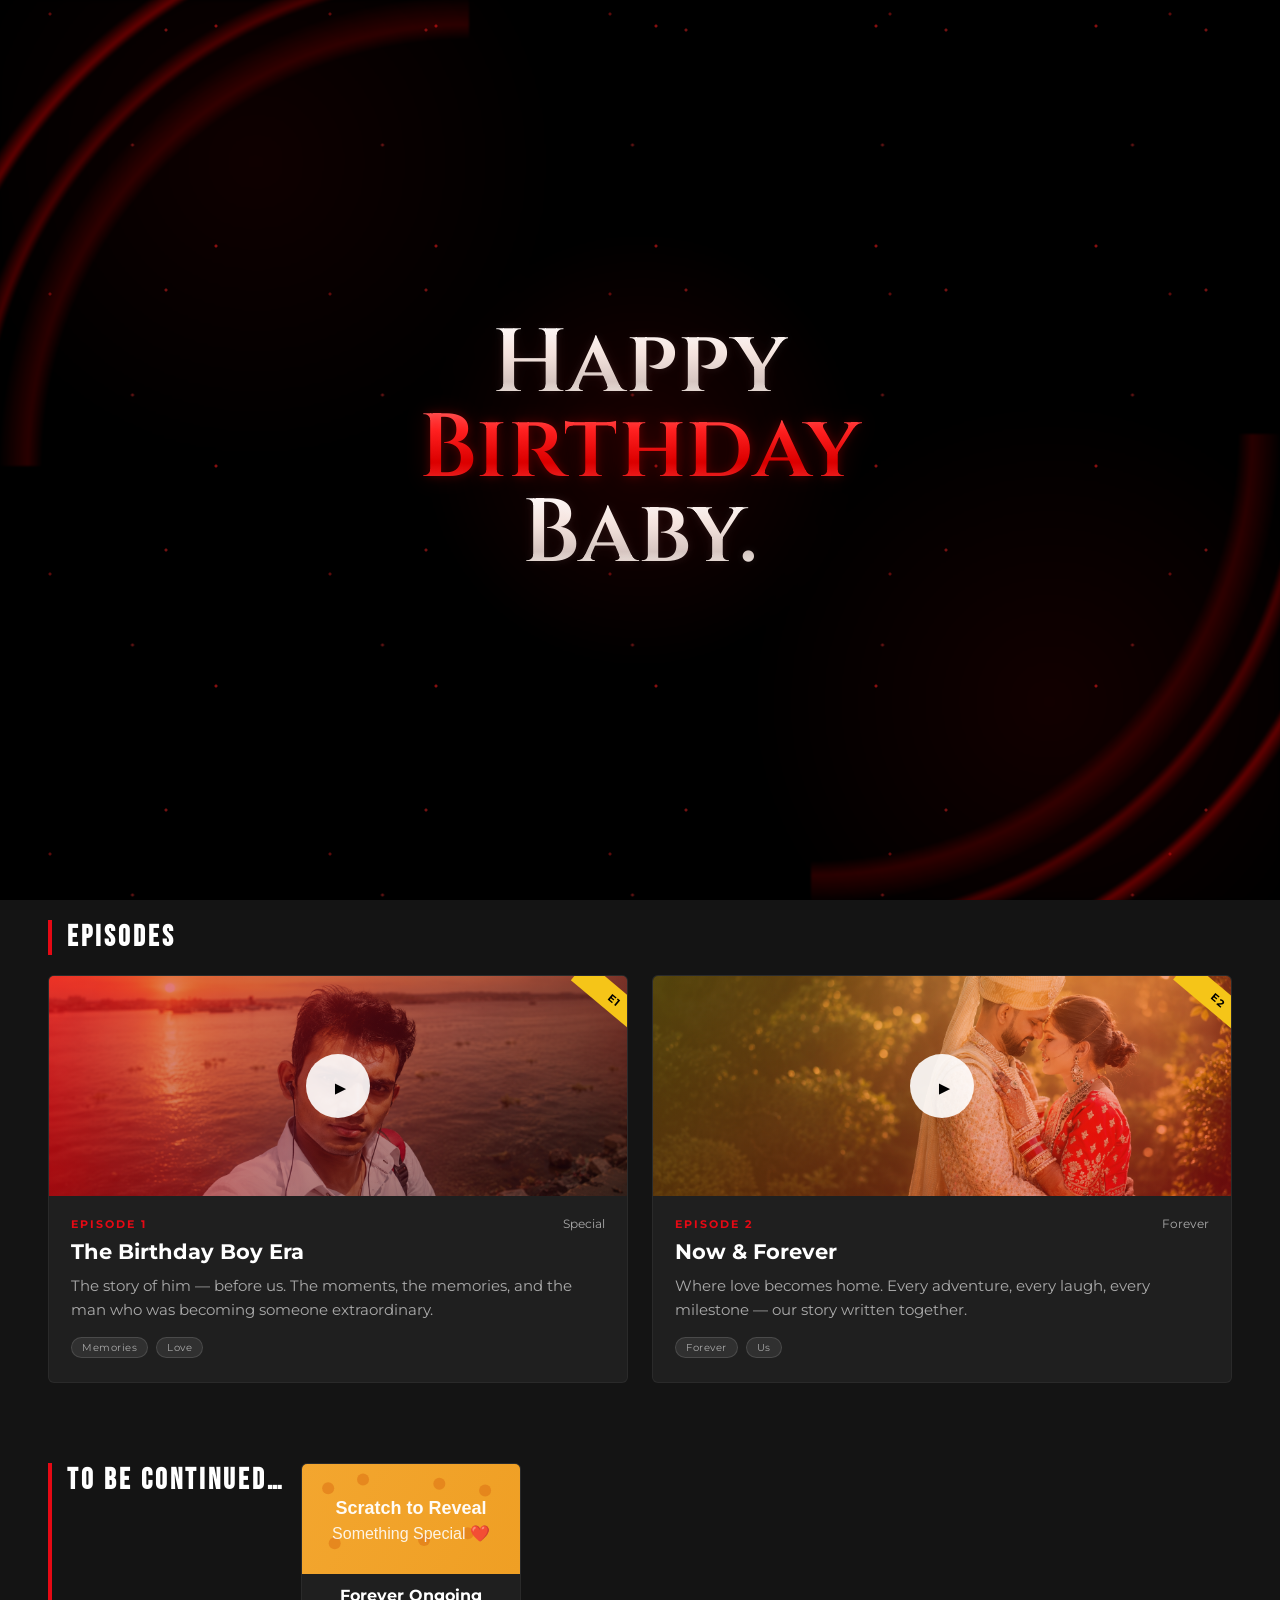
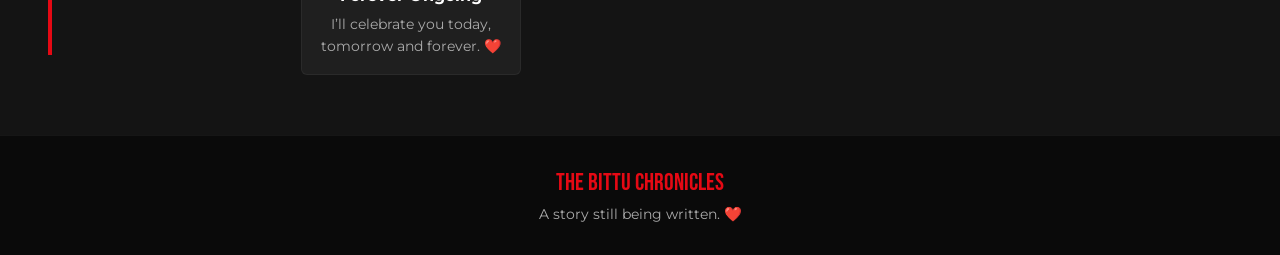
==== commit 13dd968a: "Update index.html" ====
--- a/index.html
+++ b/index.html
@@ -116,7 +116,7 @@
       <h1 class="hero-title-main">Bittu’s Story</h1>
 
       <p class="hero-subtitle">
-        A special birthday story for the boy who is deeply in love with cinema.
+        A special birthday series for the boy who is deeply in love with cinema.
       </p>
 
       <p class="hero-desc">
@@ -213,10 +213,18 @@
   <section class="coming-soon-grid more-section">
     <h2 class="section-title">TO BE CONTINUED…</h2>
 
-    <div class="coming-card">
-      <div class="coming-thumb">
-        <span class="lock-icon">♾️</span>
-      </div>
+    <div class="coming-card" onclick="openImagePopup('./images/ep3.jpg')">
+    <div class="coming-thumb">
+  <div class="scratch-card" id="scratchCard">
+    <img 
+  src="./images/ep3.jpg" 
+  alt="Forever Ongoing" 
+  class="scratch-image"
+  onclick="openImagePopup(this.src)"
+/>
+    <canvas id="scratchCanvas"></canvas>
+  </div>
+</div>
       <h3>Forever Ongoing</h3>
       <p>I’ll celebrate you today, tomorrow and forever. ❤️</p>
     </div>
@@ -325,6 +333,167 @@
       }, 1700);
     }
   </script>
-
+  <script>
+  const scratchCard = document.getElementById("scratchCard");
+  const scratchCanvas = document.getElementById("scratchCanvas");
+
+  if (scratchCard && scratchCanvas) {
+    const ctx = scratchCanvas.getContext("2d", { willReadFrequently: true });
+
+    let isDrawing = false;
+    let lastX = 0;
+    let lastY = 0;
+
+    function resizeScratchCanvas() {
+      const rect = scratchCard.getBoundingClientRect();
+      const dpr = window.devicePixelRatio || 1;
+
+      scratchCanvas.width = rect.width * dpr;
+      scratchCanvas.height = rect.height * dpr;
+      scratchCanvas.style.width = rect.width + "px";
+      scratchCanvas.style.height = rect.height + "px";
+
+      ctx.setTransform(dpr, 0, 0, dpr, 0, 0);
+      drawScratchLayer(rect.width, rect.height);
+    }
+
+    function drawScratchLayer(w, h) {
+      const gradient = ctx.createLinearGradient(0, 0, w, h);
+      gradient.addColorStop(0, "#f3a62f");
+      gradient.addColorStop(1, "#ef9f24");
+
+      ctx.globalCompositeOperation = "source-over";
+      ctx.clearRect(0, 0, w, h);
+      ctx.fillStyle = gradient;
+      ctx.fillRect(0, 0, w, h);
+
+      ctx.fillStyle = "rgba(221,113,20,0.55)";
+
+      const dots = [
+        [w * 0.12, h * 0.22], [w * 0.28, h * 0.14], [w * 0.63, h * 0.18],
+        [w * 0.84, h * 0.24], [w * 0.15, h * 0.72], [w * 0.56, h * 0.69],
+        [w * 0.76, h * 0.63]
+      ];
+
+      dots.forEach(([x, y]) => {
+        ctx.beginPath();
+        ctx.arc(x, y, 6, 0, Math.PI * 2);
+        ctx.fill();
+      });
+
+      ctx.font = "bold 44px Arial";
+      ctx.textAlign = "center";
+      ctx.textBaseline = "middle";
+      ctx.fillStyle = "rgba(255,255,255,0.9)";
+      ctx.textAlign = "center";
+ctx.fillStyle = "rgba(255,255,255,0.96)";
+
+ctx.font = "bold 18px Arial";
+ctx.textBaseline = "middle";
+ctx.fillText("Scratch to Reveal", w / 2, h / 2 - 10);
+
+ctx.font = "16px Arial";
+ctx.fillStyle = "rgba(255,255,255,0.88)";
+ctx.fillText("Something Special ❤️", w / 2, h / 2 + 16);
+    }
+
+    function getPointerPos(e) {
+      const rect = scratchCanvas.getBoundingClientRect();
+      return {
+        x: e.clientX - rect.left,
+        y: e.clientY - rect.top
+      };
+    }
+
+    function startScratch(e) {
+      isDrawing = true;
+      const pos = getPointerPos(e);
+      lastX = pos.x;
+      lastY = pos.y;
+
+      ctx.globalCompositeOperation = "destination-out";
+      ctx.beginPath();
+      ctx.arc(pos.x, pos.y, 14, 0, Math.PI * 2);
+      ctx.fill();
+
+      if (scratchCanvas.setPointerCapture) {
+        scratchCanvas.setPointerCapture(e.pointerId);
+      }
+    }
+
+    function moveScratch(e) {
+      if (!isDrawing) return;
+      e.preventDefault();
+
+      const pos = getPointerPos(e);
+
+      ctx.globalCompositeOperation = "destination-out";
+      ctx.lineJoin = "round";
+      ctx.lineCap = "round";
+      ctx.lineWidth = 28;
+
+      ctx.beginPath();
+      ctx.moveTo(lastX, lastY);
+      ctx.lineTo(pos.x, pos.y);
+      ctx.stroke();
+
+      ctx.beginPath();
+      ctx.arc(pos.x, pos.y, 14, 0, Math.PI * 2);
+      ctx.fill();
+
+      lastX = pos.x;
+      lastY = pos.y;
+    }
+
+    function endScratch() {
+      if (!isDrawing) return;
+      isDrawing = false;
+      checkScratchPercent();
+    }
+
+    function checkScratchPercent() {
+      const imageData = ctx.getImageData(0, 0, scratchCanvas.width, scratchCanvas.height);
+      const pixels = imageData.data;
+      let transparentPixels = 0;
+
+      for (let i = 3; i < pixels.length; i += 4) {
+        if (pixels[i] < 40) transparentPixels++;
+      }
+
+      const totalPixels = scratchCanvas.width * scratchCanvas.height;
+      const percent = (transparentPixels / totalPixels) * 100;
+
+      if (percent > 38) {
+        scratchCanvas.classList.add("hidden");
+      }
+    }
+
+    scratchCanvas.addEventListener("pointerdown", startScratch);
+    scratchCanvas.addEventListener("pointermove", moveScratch);
+    scratchCanvas.addEventListener("pointerup", endScratch);
+    scratchCanvas.addEventListener("pointercancel", endScratch);
+    scratchCanvas.addEventListener("pointerleave", endScratch);
+
+    window.addEventListener("load", resizeScratchCanvas);
+    window.addEventListener("resize", resizeScratchCanvas);
+  }
+</script>
+<div class="image-popup" id="imagePopup" onclick="closeImagePopup()">
+  <span class="popup-close">×</span>
+  <img id="popupImg" src="" alt="Preview" onclick="event.stopPropagation()" />
+</div>
+<script>
+  function openImagePopup(src){
+    const popup = document.getElementById("imagePopup");
+    const popupImg = document.getElementById("popupImg");
+
+    popupImg.src = src;
+    popup.classList.add("active");
+  }
+
+  function closeImagePopup(){
+    document.getElementById("imagePopup").classList.remove("active");
+  }
+</script>
 </body>
 </html>
--- a/style.css
+++ b/style.css
@@ -897,4 +897,80 @@
     linear-gradient(135deg, rgba(229,9,20,0.45), rgba(0,0,0,0.50)),
     url("./images/ep1.jpg") center/cover no-repeat !important;
 }
-}
+
+}
+/* SCRATCH CARD */
+.scratch-card{
+  position:relative;
+  width:100%;
+  height:110px;
+  overflow:hidden;
+}
+
+.scratch-image{
+  width:100%;
+  height:100%;
+  object-fit:cover;
+  display:block;
+}
+
+#scratchCanvas{
+  position:absolute;
+  inset:0;
+  width:100%;
+  height:100%;
+  cursor:grab;
+  touch-action:none;
+  display:block;
+}
+
+#scratchCanvas.hidden{
+  opacity:0;
+  pointer-events:none;
+  transition:opacity 0.45s ease;
+}
+.image-popup{
+  position:fixed;
+  inset:0;
+  background:rgba(0,0,0,0.88);
+  z-index:999999;
+  display:none;
+  align-items:center;
+  justify-content:center;
+  padding:24px;
+}
+
+.image-popup.active{
+  display:flex;
+}
+
+.image-popup img{
+  max-width:92vw;
+  max-height:88vh;
+  object-fit:contain;
+  border-radius:12px;
+  box-shadow:0 0 40px rgba(229,9,20,0.45);
+  animation:popZoom 0.28s ease;
+}
+
+.popup-close{
+  position:absolute;
+  top:24px;
+  right:34px;
+  color:white;
+  font-size:42px;
+  cursor:pointer;
+  z-index:2;
+}
+
+@keyframes popZoom{
+  from{
+    transform:scale(0.75);
+    opacity:0;
+  }
+  to{
+    transform:scale(1);
+    opacity:1;
+  }
+}
+
